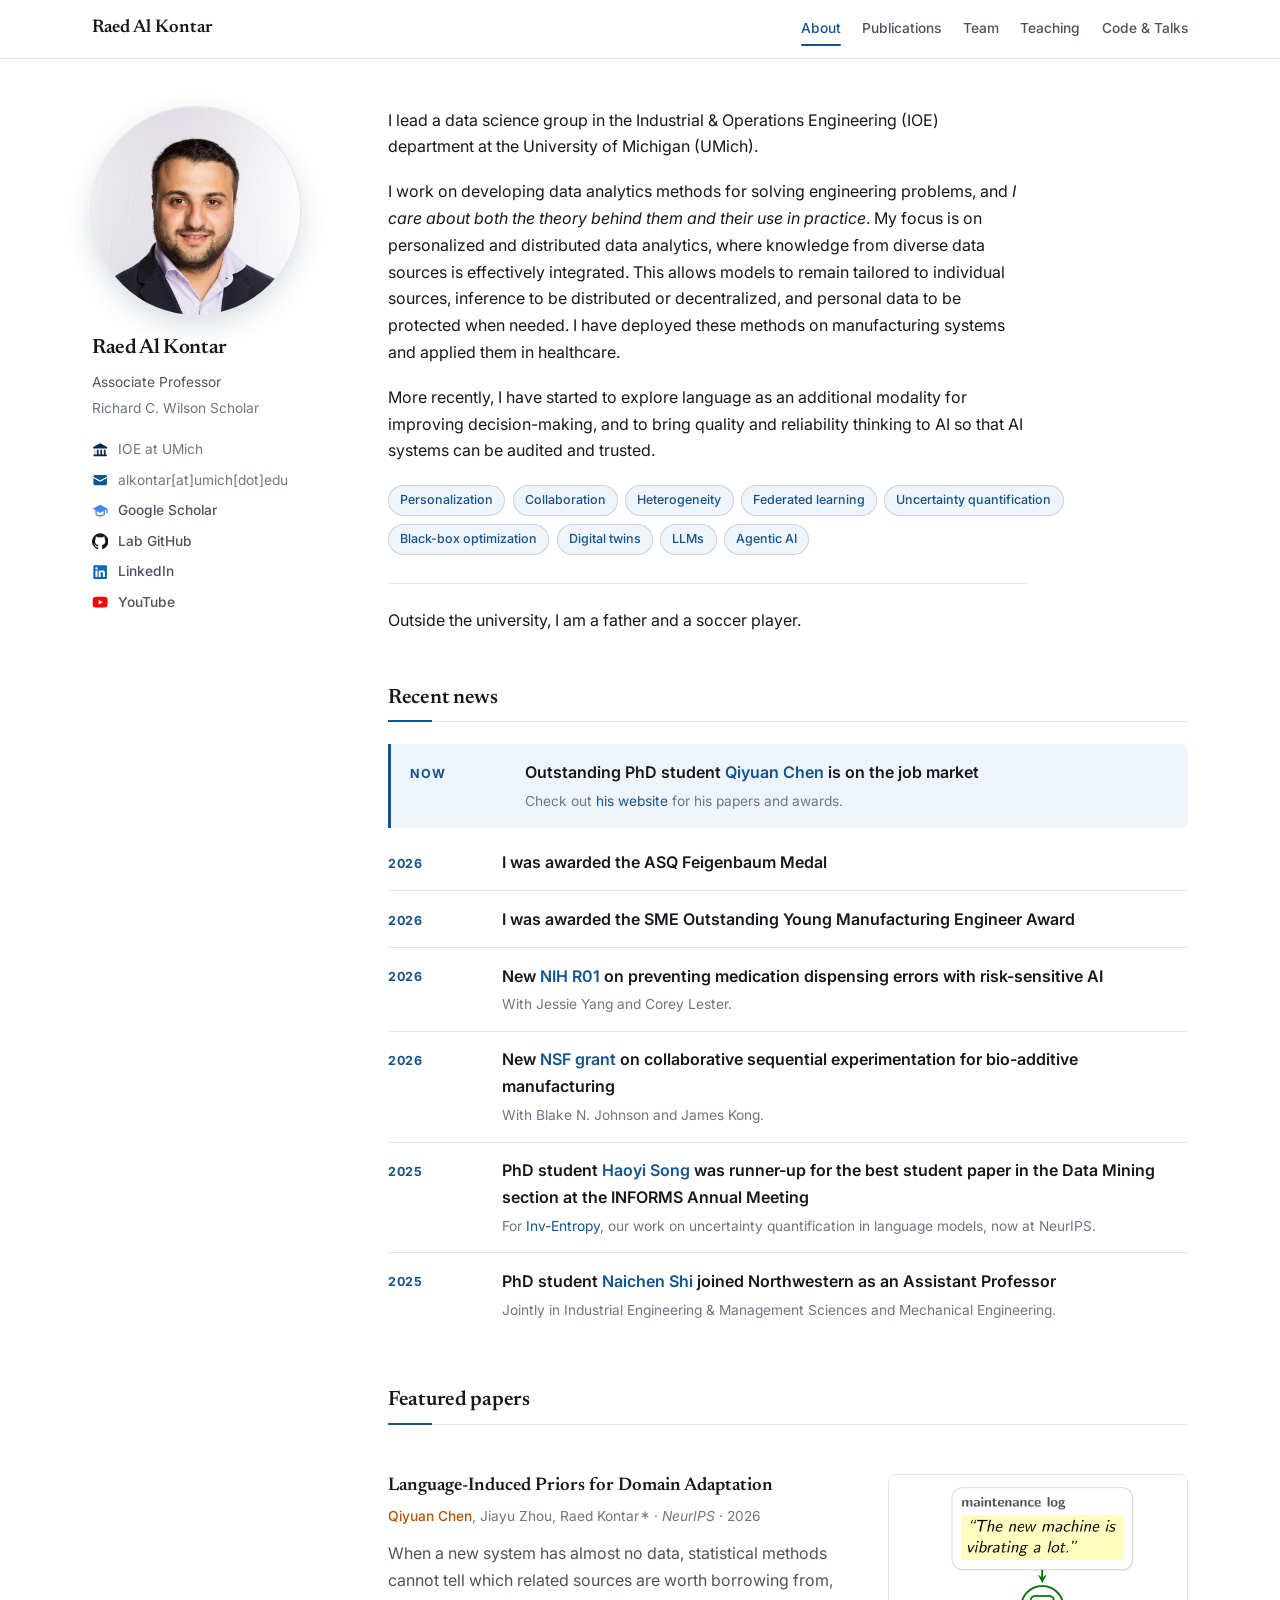
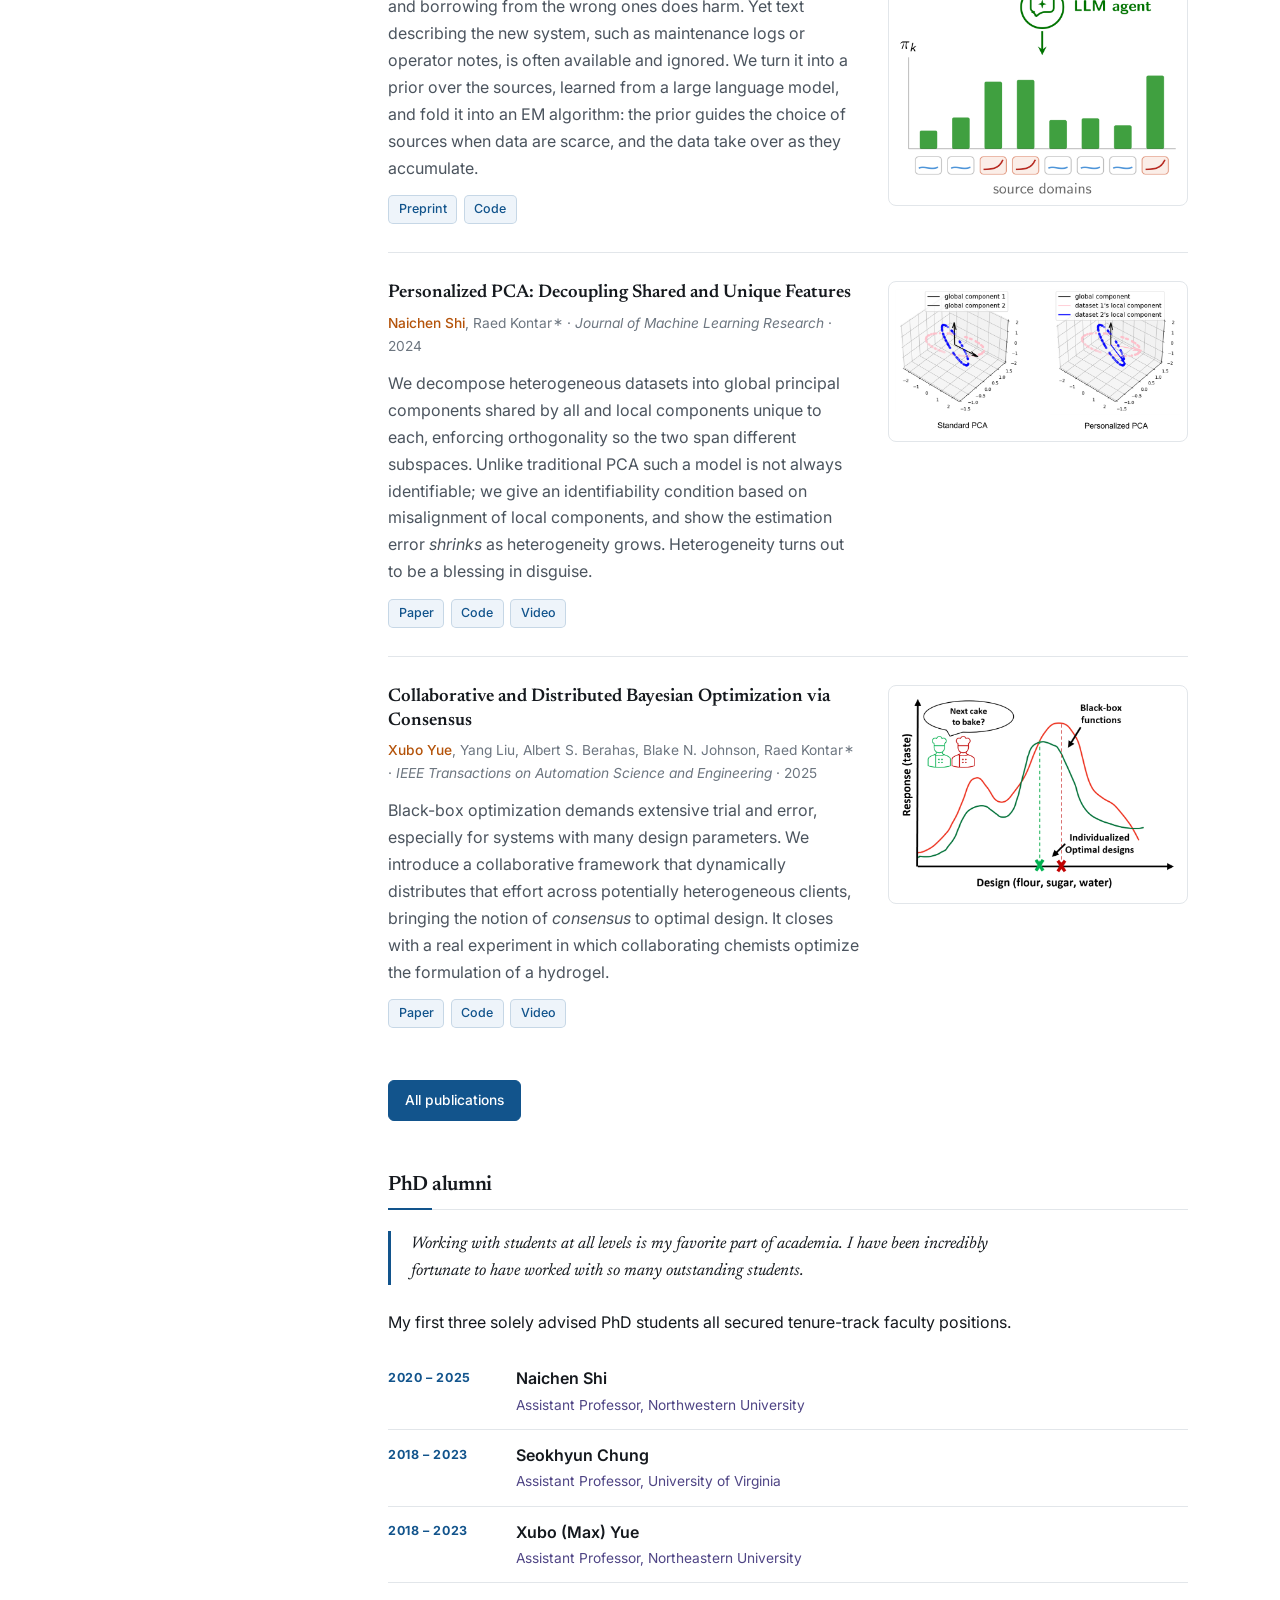
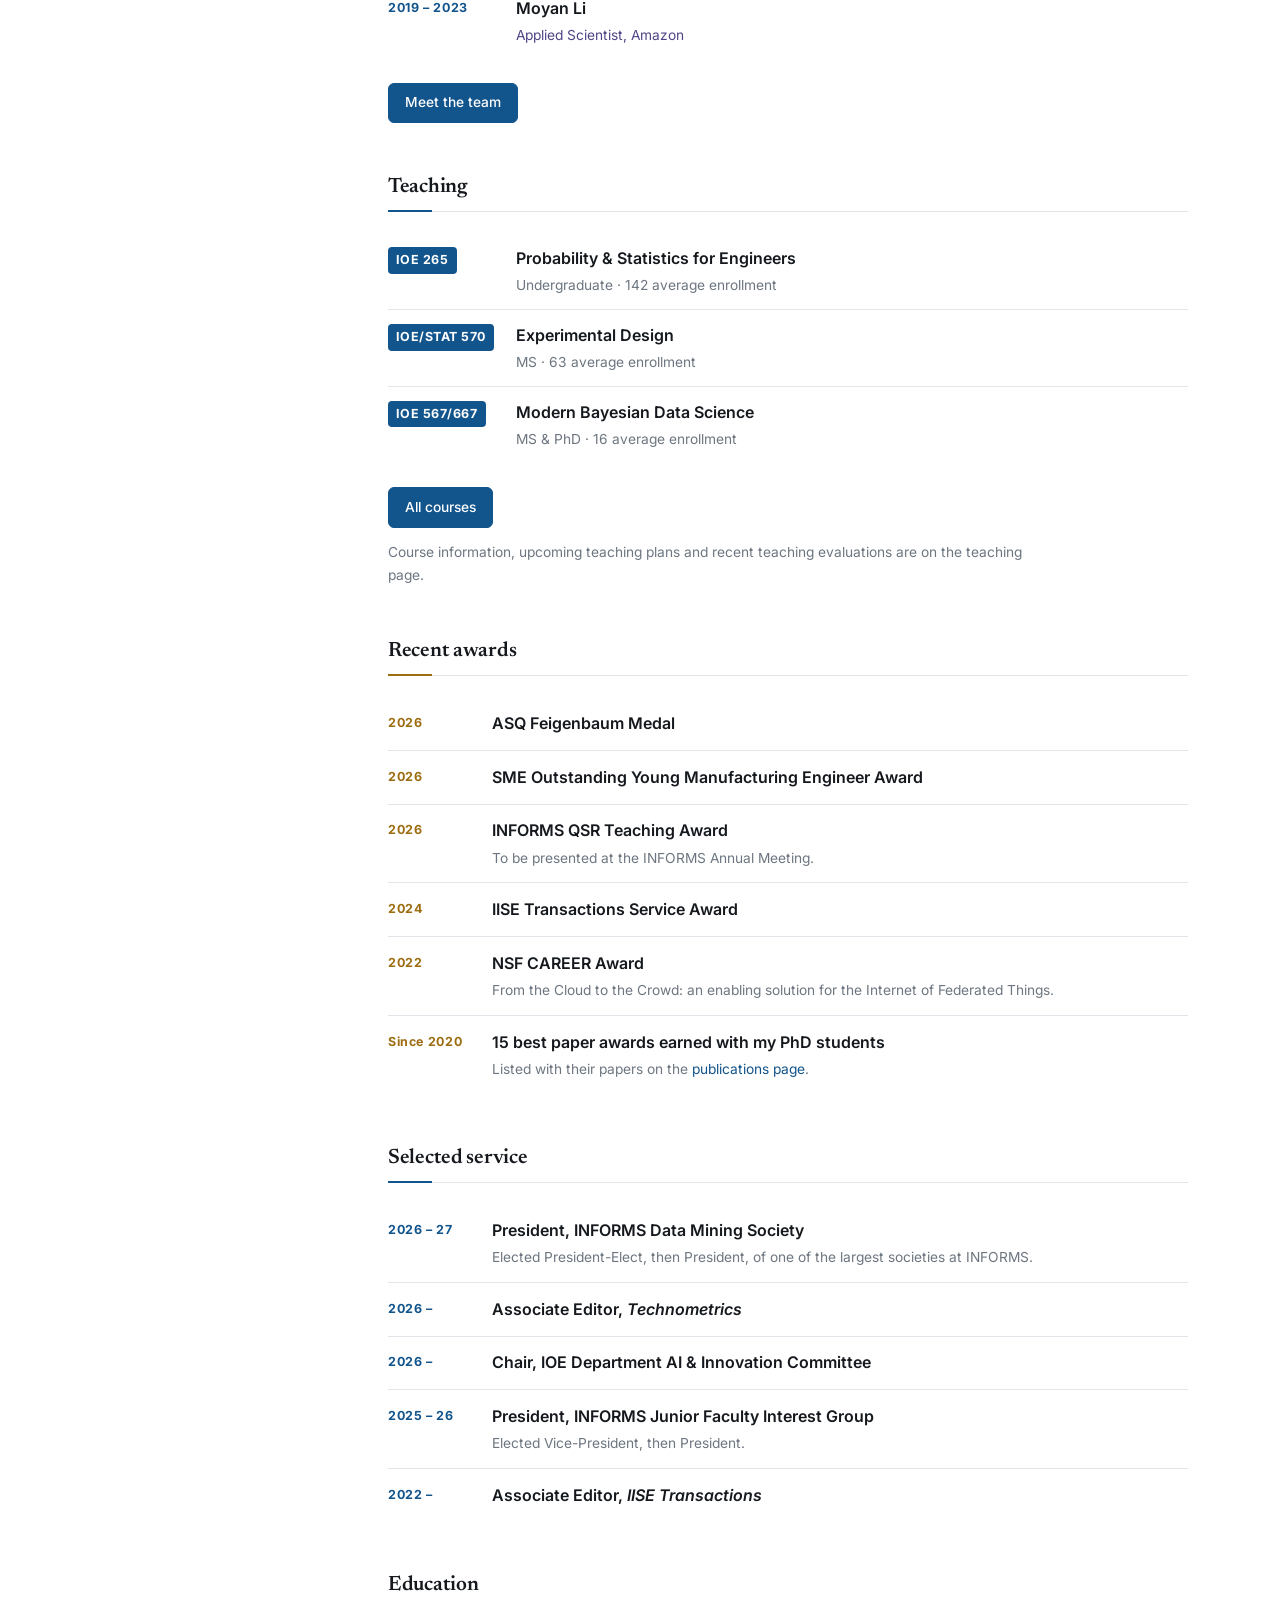
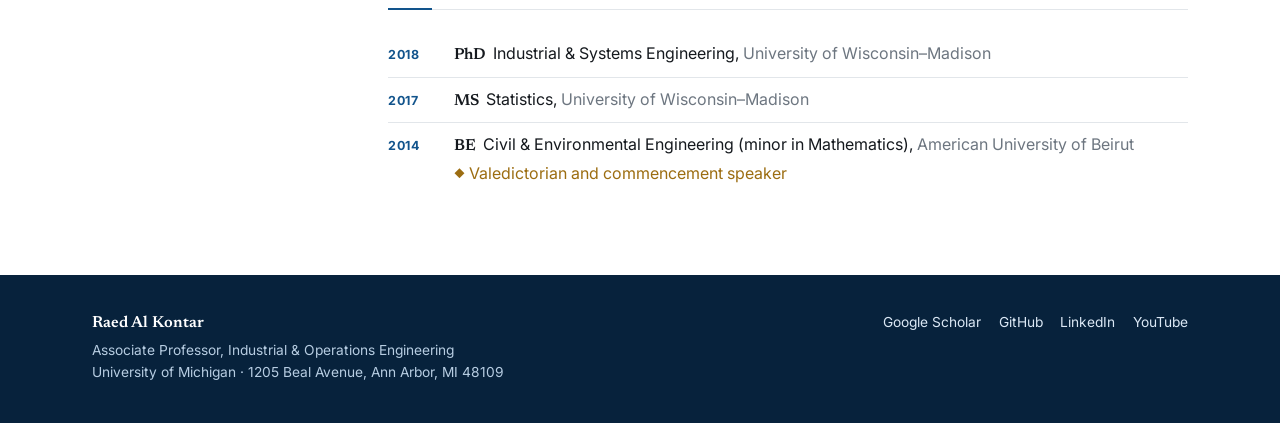
==== index.html @ e95cf35a "Launch personal website Static site: About, Publications, Team, Teaching, Code & Talks, forwarding p" ====
<!doctype html>
<html lang="en">
<head>
<meta charset="utf-8">
<meta name="viewport" content="width=device-width, initial-scale=1">
<title>Raed Al Kontar — University of Michigan</title>
<meta name="description" content="Raed Al Kontar is an Associate Professor of Industrial &amp; Operations Engineering at the University of Michigan, working on personalized, collaborative and distributed data analytics.">
<link rel="preconnect" href="https://fonts.googleapis.com">
<link rel="preconnect" href="https://fonts.gstatic.com" crossorigin>
<link rel="stylesheet" href="assets/css/style.css">
<script src="assets/js/nav.js" defer></script>
<link rel="canonical" href="https://alkontar.engin.umich.edu/">
<link rel="icon" href="assets/img/favicon.svg" type="image/svg+xml">
<link rel="apple-touch-icon" href="assets/img/apple-touch-icon.png">
<meta property="og:type" content="profile">
<meta property="og:site_name" content="Raed Al Kontar">
<meta property="og:title" content="Raed Al Kontar">
<meta property="og:description" content="Raed Al Kontar is an Associate Professor of Industrial &amp; Operations Engineering at the University of Michigan, working on personalized, collaborative and distributed data analytics.">
<meta property="og:url" content="https://alkontar.engin.umich.edu/">
<meta property="og:image" content="https://alkontar.engin.umich.edu/assets/img/og-card.png">
<meta property="og:image:width" content="1200">
<meta property="og:image:height" content="630">
<meta property="og:image:alt" content="Raed Al Kontar, Associate Professor of Industrial &amp; Operations Engineering at the University of Michigan">
<meta name="twitter:card" content="summary_large_image">
<meta name="twitter:title" content="Raed Al Kontar">
<meta name="twitter:description" content="Raed Al Kontar is an Associate Professor of Industrial &amp; Operations Engineering at the University of Michigan, working on personalized, collaborative and distributed data analytics.">
<meta name="twitter:image" content="https://alkontar.engin.umich.edu/assets/img/og-card.png">
<script type="application/ld+json">
{
 "@context": "https://schema.org",
 "@graph": [
  {
   "@type": "Person",
   "@id": "https://alkontar.engin.umich.edu/#raed",
   "name": "Raed Al Kontar",
   "alternateName": "Raed Kontar",
   "givenName": "Raed",
   "familyName": "Al Kontar",
   "url": "https://alkontar.engin.umich.edu/",
   "image": "https://alkontar.engin.umich.edu/assets/img/headshot.jpg",
   "jobTitle": "Associate Professor of Industrial & Operations Engineering",
   "honorificSuffix": "PhD",
   "description": "Associate Professor of Industrial & Operations Engineering at the University of Michigan, working on personalized, collaborative and distributed data analytics.",
   "worksFor": {
    "@type": "CollegeOrUniversity",
    "name": "University of Michigan",
    "url": "https://umich.edu/",
    "department": {
     "@type": "Organization",
     "name": "Industrial & Operations Engineering",
     "url": "https://ioe.engin.umich.edu/"
    }
   },
   "alumniOf": [
    {
     "@type": "CollegeOrUniversity",
     "name": "University of Wisconsin–Madison"
    },
    {
     "@type": "CollegeOrUniversity",
     "name": "American University of Beirut"
    }
   ],
   "knowsAbout": [
    "Personalization",
    "Collaborative learning",
    "Federated learning",
    "Uncertainty quantification",
    "Bayesian optimization",
    "Gaussian processes",
    "Digital twins",
    "Data analytics"
   ],
   "sameAs": [
    "https://scholar.google.com/citations?user=x0ZxAl4AAAAJ&hl=en",
    "https://www.linkedin.com/in/raed-kontar/",
    "https://github.com/UMDataScienceLab",
    "https://www.youtube.com/channel/UCuao6owUe0VOQw0CCw94xQg",
    "https://ioe.engin.umich.edu/people/al-kontar-raed/"
   ]
  },
  {
   "@type": "WebSite",
   "@id": "https://alkontar.engin.umich.edu/#website",
   "url": "https://alkontar.engin.umich.edu/",
   "name": "Raed Al Kontar",
   "inLanguage": "en",
   "publisher": {
    "@id": "https://alkontar.engin.umich.edu/#raed"
   },
   "about": {
    "@id": "https://alkontar.engin.umich.edu/#raed"
   }
  }
 ]
}
</script>
</head>
<body>
<svg xmlns="http://www.w3.org/2000/svg" style="position:absolute;width:0;height:0;overflow:hidden" aria-hidden="true" focusable="false">
  <symbol id="i-university" viewBox="0 0 24 24"><path d="M12 2 1.75 7.25V9.5h20.5V7.25L12 2Zm-8 9.5v7H2.25V21h19.5v-2.5H20v-7h-2.6v7h-2.55v-7h-2.6v7h-2.5v-7H7.15v7H4.6v-7H4Z"/></symbol>
  <symbol id="i-email" viewBox="0 0 24 24"><path d="M2 6.6A2.1 2.1 0 0 1 4.1 4.5h15.8A2.1 2.1 0 0 1 22 6.6v.35l-9.53 5.32a1 1 0 0 1-.94 0L2 6.95V6.6Zm0 2.15 9.06 5.06a2 2 0 0 0 1.88 0L22 8.75v8.65a2.1 2.1 0 0 1-2.1 2.1H4.1A2.1 2.1 0 0 1 2 17.4V8.75Z"/></symbol>
  <symbol id="i-scholar" viewBox="0 0 24 24"><path d="M12 2.5 1 8.6l4 2.22V17c0 .3.13.57.35.75C6.9 19 9.3 19.8 12 19.8s5.1-.8 6.65-2.05A.97.97 0 0 0 19 17v-6.18l2-1.11V15h2V8.6L12 2.5Zm5 13.94c-1.3.9-3.1 1.36-5 1.36s-3.7-.46-5-1.36v-4.51l4.52 2.5a1 1 0 0 0 .96 0L17 11.93v4.51Z"/></symbol>
  <symbol id="i-github" viewBox="0 0 24 24"><path d="M12 .3a12 12 0 0 0-3.8 23.4c.6.1.83-.26.83-.58v-2.03c-3.34.72-4.04-1.61-4.04-1.61-.55-1.39-1.34-1.76-1.34-1.76-1.08-.75.09-.73.09-.73 1.2.08 1.83 1.23 1.83 1.23 1.07 1.83 2.8 1.3 3.49 1 .1-.78.42-1.3.76-1.6-2.67-.3-5.47-1.33-5.47-5.93 0-1.31.47-2.38 1.24-3.22-.13-.3-.54-1.52.11-3.18 0 0 1.01-.32 3.3 1.23a11.5 11.5 0 0 1 6.01 0c2.29-1.55 3.3-1.23 3.3-1.23.65 1.66.24 2.88.12 3.18.77.84 1.23 1.91 1.23 3.22 0 4.61-2.8 5.63-5.48 5.92.43.37.81 1.1.81 2.22v3.29c0 .32.22.69.83.58A12 12 0 0 0 12 .3Z"/></symbol>
  <symbol id="i-linkedin" viewBox="0 0 24 24"><path d="M20.45 2H3.55A1.55 1.55 0 0 0 2 3.55v16.9A1.55 1.55 0 0 0 3.55 22h16.9A1.55 1.55 0 0 0 22 20.45V3.55A1.55 1.55 0 0 0 20.45 2ZM8.05 19H5.1V9.5h2.95V19ZM6.57 8.2a1.71 1.71 0 1 1 0-3.42 1.71 1.71 0 0 1 0 3.42ZM19 19h-2.94v-4.62c0-1.1-.02-2.52-1.54-2.52-1.54 0-1.77 1.2-1.77 2.44V19H9.8V9.5h2.83v1.3h.04a3.1 3.1 0 0 1 2.79-1.53c2.98 0 3.54 1.96 3.54 4.52V19Z"/></symbol>
  <symbol id="i-youtube" viewBox="0 0 24 24"><path d="M22.54 6.42a2.78 2.78 0 0 0-1.95-1.97C18.88 4 12 4 12 4s-6.88 0-8.59.45a2.78 2.78 0 0 0-1.95 1.97A29.1 29.1 0 0 0 1 12a29.1 29.1 0 0 0 .46 5.58 2.78 2.78 0 0 0 1.95 1.97C5.12 20 12 20 12 20s6.88 0 8.59-.45a2.78 2.78 0 0 0 1.95-1.97A29.1 29.1 0 0 0 23 12a29.1 29.1 0 0 0-.46-5.58ZM9.75 15.57V8.43L15.82 12l-6.07 3.57Z"/></symbol>
</svg>
<a class="skip-link" href="#main">Skip to content</a>

<header class="masthead">
  <div class="wrap">
    <a class="masthead__name" href="index.html">Raed Al Kontar</a>
    <button class="nav-toggle" type="button" aria-expanded="false" aria-controls="primary-nav" hidden>
      Menu<svg aria-hidden="true" viewBox="0 0 16 16"><path d="M3.5 6 8 10.5 12.5 6"/></svg>
    </button>
    <nav id="primary-nav" aria-label="Primary">
      <a href="index.html" aria-current="page">About</a>
      <a href="publications.html">Publications</a>
      <a href="team.html">Team</a>
      <a href="teaching.html">Teaching</a>
      <a href="code-talks.html">Code &amp; Talks</a>
    </nav>
  </div>
</header>

<div class="wrap layout">

  <aside class="sidebar">
    <img class="sidebar__photo" src="assets/img/headshot.jpg" alt="Raed Al Kontar">
    <div>
      <div class="sidebar__name">Raed Al Kontar</div>
      <p class="sidebar__role">Associate Professor</p>
      <div class="sidebar__scholar">Richard C. Wilson Scholar</div>
      <ul class="sidebar__meta">
        <li><svg class="ico ico--university" aria-hidden="true"><use href="#i-university"/></svg><span>IOE at UMich</span></li>
        <li><svg class="ico ico--email" aria-hidden="true"><use href="#i-email"/></svg><span>alkontar[at]umich[dot]edu</span></li>
        <li><svg class="ico ico--scholar" aria-hidden="true"><use href="#i-scholar"/></svg><a href="https://scholar.google.com/citations?user=x0ZxAl4AAAAJ&amp;hl=en">Google Scholar</a></li>
        <li><svg class="ico ico--github" aria-hidden="true"><use href="#i-github"/></svg><a href="https://github.com/UMDataScienceLab">Lab GitHub</a></li>
        <li><svg class="ico ico--linkedin" aria-hidden="true"><use href="#i-linkedin"/></svg><a href="https://www.linkedin.com/in/raed-kontar/">LinkedIn</a></li>
        <li><svg class="ico ico--youtube" aria-hidden="true"><use href="#i-youtube"/></svg><a href="https://www.youtube.com/channel/UCuao6owUe0VOQw0CCw94xQg">YouTube</a></li>
      </ul>
    </div>
  </aside>

  <main class="content" id="main">

    <section>
      <h1 class="visually-hidden">Raed Al Kontar</h1>
      <p class="lede">I lead a data science group in the Industrial &amp; Operations Engineering
         (IOE) department at the University of Michigan (UMich).</p>
      <p class="intro">I work on developing data analytics methods for solving
         engineering problems, and <em>I care about both the theory behind them and their use in
         practice</em>. My focus is on personalized and distributed data analytics, where knowledge from
         diverse data sources is effectively integrated. This allows models to remain tailored to
         individual sources, inference to be distributed or decentralized, and personal data to be
         protected when needed. I have deployed these methods on manufacturing systems and applied
         them in healthcare.</p>
      <p class="intro">More recently, I have started to explore language as an additional modality
         for improving decision-making, and to bring quality and reliability thinking to AI so that
         AI systems can be audited and trusted.</p>
      <div class="keywords" style="margin-top:1.3rem;">
        <span class="keyword">Personalization</span>
        <span class="keyword">Collaboration</span>
        <span class="keyword">Heterogeneity</span>
        <span class="keyword">Federated learning</span>
        <span class="keyword">Uncertainty quantification</span>
        <span class="keyword">Black-box optimization</span>
        <span class="keyword">Digital twins</span>
        <span class="keyword">LLMs</span>
        <span class="keyword">Agentic AI</span>
      </div>
      <div class="personal">
        <p class="personal__line">Outside the university, I am a father and a soccer player.</p>
      </div>
    </section>

    <section>
      <h2 class="h-sec">Recent news</h2>
      <ul class="news">
        <li class="is-live">
          <div class="news__date">Now</div>
          <div class="news__body">
            <p class="news__what">Outstanding PhD student
               <a href="https://qiyuan-chen.com/">Qiyuan Chen</a> is on the job market</p>
            <p>Check out <a href="https://qiyuan-chen.com/">his website</a> for his papers and
               awards.</p>
          </div>
        </li>
        <li>
          <div class="news__date">2026</div>
          <div class="news__body">
            <p class="news__what">I was awarded the ASQ Feigenbaum Medal</p>
          </div>
        </li>
        <li>
          <div class="news__date">2026</div>
          <div class="news__body">
            <p class="news__what">I was awarded the SME Outstanding Young Manufacturing Engineer
               Award</p>
          </div>
        </li>
        <li>
          <div class="news__date">2026</div>
          <div class="news__body">
            <p class="news__what">New
               <a href="https://news.umich.edu/teaching-aiand-humansto-prevent-medication-dispensing-errors/">NIH
               R01</a> on preventing medication dispensing errors with risk-sensitive AI</p>
            <p>With Jessie Yang and Corey Lester.</p>
          </div>
        </li>
        <li>
          <div class="news__date">2026</div>
          <div class="news__body">
            <p class="news__what">New
               <a href="https://www.nsf.gov/awardsearch/show-award?AWD_ID=2627330">NSF grant</a>
               on collaborative sequential experimentation for bio-additive manufacturing</p>
            <p>With Blake N. Johnson and James Kong.</p>
          </div>
        </li>
        <li>
          <div class="news__date">2025</div>
          <div class="news__body">
            <p class="news__what">PhD student <a href="team.html">Haoyi Song</a> was runner-up
               for the best student paper in the Data Mining section at the INFORMS Annual
               Meeting</p>
            <p>For <a href="https://proceedings.neurips.cc/paper_files/paper/2025/hash/9afca5107064eb89546fabb4abc379a7-Abstract-Conference.html">Inv-Entropy</a>, our work on
               uncertainty quantification in language models, now at NeurIPS.</p>
          </div>
        </li>
        <li>
          <div class="news__date">2025</div>
          <div class="news__body">
            <p class="news__what">PhD student <a href="team.html">Naichen Shi</a> joined
               Northwestern as an Assistant Professor</p>
            <p>Jointly in Industrial Engineering &amp; Management Sciences and Mechanical
               Engineering.</p>
          </div>
        </li>
      </ul>
    </section>

    <section>
      <h2 class="h-sec">Featured papers</h2>

      <article class="feature">
        <div>
          <h3><a href="https://arxiv.org/abs/2605.14301">Language-Induced Priors for Domain
            Adaptation</a></h3>
          <p class="feature__meta">
            <span class="au-student">Qiyuan Chen</span>, Jiayu Zhou,
            Raed Kontar<span class="au-corr"><span class="visually-hidden"> (corresponding author)</span></span> &middot;
            <em>NeurIPS</em> &middot; 2026
          </p>
          <div class="feature__body">
            <p>When a new system has almost no data, statistical methods cannot tell which related
               sources are worth borrowing from, and borrowing from the wrong ones does harm. Yet
               text describing the new system, such as maintenance logs or operator notes, is often
               available and ignored. We turn it into a prior over the sources, learned from a large
               language model, and fold it into an EM algorithm: the prior guides the choice of
               sources when data are scarce, and the data take over as they accumulate.</p>
          </div>
          <div class="chips">
            <a class="chip" href="https://arxiv.org/abs/2605.14301">Preprint</a>
            <a class="chip" href="https://github.com/UMDataScienceLab/LIP-EM">Code</a>
          </div>
        </div>
        <a class="feature__fig" href="assets/img/papers/lip.png">
          <img src="assets/img/papers/lip.png"
               alt="A maintenance log note passed to an LLM agent, which gives each source domain a prior probability of being relevant">
        </a>
      </article>

      <article class="feature">
        <div>
          <h3><a href="https://www.jmlr.org/papers/v25/22-0810.html">Personalized PCA: Decoupling
            Shared and Unique Features</a></h3>
          <p class="feature__meta">
            <span class="au-student">Naichen Shi</span>,
            Raed Kontar<span class="au-corr"><span class="visually-hidden"> (corresponding author)</span></span> &middot;
            <em>Journal of Machine Learning Research</em> &middot; 2024
          </p>
          <div class="feature__body">
            <p>We decompose heterogeneous datasets into global principal components shared by all
               and local components unique to each, enforcing orthogonality so the two span
               different subspaces. Unlike traditional PCA such a model is not always identifiable;
               we give an identifiability condition based on misalignment of local components, and
               show the estimation error <em>shrinks</em> as heterogeneity grows. Heterogeneity turns
               out to be a blessing in disguise.</p>
          </div>
          <div class="chips">
            <a class="chip" href="https://www.jmlr.org/papers/v25/22-0810.html">Paper</a>
            <a class="chip" href="https://github.com/UMDataScienceLab/Personalized_PCA">Code</a>
            <a class="chip" href="https://www.youtube.com/watch?v=9XWY745ZFPM">Video</a>
          </div>
        </div>
        <a class="feature__fig" href="assets/img/papers/personalized-pca.png">
          <img src="assets/img/papers/personalized-pca.png"
               alt="Standard PCA against personalized PCA: global and per-dataset local components">
        </a>
      </article>

      <article class="feature">
        <div>
          <h3><a href="https://ieeexplore.ieee.org/document/10839380">Collaborative and
            Distributed Bayesian Optimization via Consensus</a></h3>
          <p class="feature__meta">
            <span class="au-student">Xubo Yue</span>, Yang Liu, Albert S. Berahas, Blake N. Johnson,
            Raed Kontar<span class="au-corr"><span class="visually-hidden"> (corresponding author)</span></span> &middot;
            <em>IEEE Transactions on Automation Science and Engineering</em> &middot; 2025
          </p>
          <div class="feature__body">
            <p>Black-box optimization demands extensive trial and error, especially for systems with
               many design parameters. We introduce a collaborative framework that dynamically
               distributes that effort across potentially heterogeneous clients, bringing the notion
               of <em>consensus</em> to optimal design. It closes with a real experiment in which
               collaborating chemists optimize the formulation of a hydrogel.</p>
          </div>
          <div class="chips">
            <a class="chip" href="https://ieeexplore.ieee.org/document/10839380">Paper</a>
            <a class="chip" href="https://github.com/UMDataScienceLab/Consensus_Bayesian_Opt">Code</a>
            <a class="chip" href="https://www.youtube.com/watch?v=DWZ_34CAZuw">Video</a>
          </div>
        </div>
        <a class="feature__fig" href="assets/img/papers/collaborative-bo.png">
          <img src="assets/img/papers/collaborative-bo.png"
               alt="Two clients' black-box response curves converging on individualized optimal designs">
        </a>
      </article>

      <div class="btn-row" style="margin-top:1.5rem;">
        <a class="btn btn--solid" href="publications.html">All publications</a>
      </div>
    </section>

    <section>
      <h2 class="h-sec">PhD alumni</h2>
      <blockquote class="quote quote--brand">
        <p>Working with students at all levels is my favorite part of academia. I have been
           incredibly fortunate to have worked with so many outstanding students.</p>
      </blockquote>
      <p>My first three solely advised PhD students all secured tenure-track faculty positions.</p>
      <ul class="placements">
        <li>
          <div class="placements__yrs">2020 – 2025</div>
          <div>
            <div class="placements__who"><a href="https://naichenshi.github.io/">Naichen Shi</a></div>
            <p class="placements__where">Assistant Professor, Northwestern University</p>
          </div>
        </li>
        <li>
          <div class="placements__yrs">2018 – 2023</div>
          <div>
            <div class="placements__who"><a href="https://seokhyun-chung.github.io/">Seokhyun Chung</a></div>
            <p class="placements__where">Assistant Professor, University of Virginia</p>
          </div>
        </li>
        <li>
          <div class="placements__yrs">2018 – 2023</div>
          <div>
            <div class="placements__who"><a href="https://sites.google.com/a/umich.edu/maxyxb/">Xubo (Max) Yue</a></div>
            <p class="placements__where">Assistant Professor, Northeastern University</p>
          </div>
        </li>
        <li>
          <div class="placements__yrs">2019 – 2023</div>
          <div>
            <div class="placements__who"><a href="https://scholar.google.com/citations?user=nFWIq40AAAAJ&amp;hl=en">Moyan Li</a></div>
            <p class="placements__where">Applied Scientist, Amazon</p>
          </div>
        </li>
      </ul>
      <div class="btn-row" style="margin-top:1.5rem;">
        <a class="btn btn--solid" href="team.html">Meet the team</a>
      </div>
    </section>

    <section>
      <h2 class="h-sec">Teaching</h2>
      <ul class="tcourses">
        <li>
          <div class="tcourses__code">IOE 265</div>
          <div>
            <div class="tcourses__name">Probability &amp; Statistics for Engineers</div>
            <p class="tcourses__stat">Undergraduate &middot; 142 average enrollment</p>
          </div>
        </li>
        <li>
          <div class="tcourses__code">IOE/STAT 570</div>
          <div>
            <div class="tcourses__name">Experimental Design</div>
            <p class="tcourses__stat">MS &middot; 63 average enrollment</p>
          </div>
        </li>
        <li>
          <div class="tcourses__code">IOE 567/667</div>
          <div>
            <div class="tcourses__name">Modern Bayesian Data Science</div>
            <p class="tcourses__stat">MS &amp; PhD &middot; 16 average enrollment</p>
          </div>
        </li>
      </ul>
      <div class="btn-row" style="margin-top:1.5rem;">
        <a class="btn btn--solid" href="teaching.html">All courses</a>
      </div>
      <p class="sub" style="margin:.85rem 0 0;">Course information, upcoming teaching plans and
        recent teaching evaluations are on the teaching page.</p>
    </section>

    <section>
      <h2 class="h-sec h-sec--gold">Recent awards</h2>
      <ul class="awards">
        <li>
          <div class="awards__yr">2026</div>
          <div>
            <div class="awards__what">ASQ Feigenbaum Medal</div>
          </div>
        </li>
        <li>
          <div class="awards__yr">2026</div>
          <div>
            <div class="awards__what">SME Outstanding Young Manufacturing Engineer Award</div>
          </div>
        </li>
        <li>
          <div class="awards__yr">2026</div>
          <div>
            <div class="awards__what">INFORMS QSR Teaching Award</div>
            <p class="awards__note">To be presented at the INFORMS Annual Meeting.</p>
          </div>
        </li>
        <li>
          <div class="awards__yr">2024</div>
          <div>
            <div class="awards__what">IISE Transactions Service Award</div>
          </div>
        </li>
        <li>
          <div class="awards__yr">2022</div>
          <div>
            <div class="awards__what">NSF CAREER Award</div>
            <p class="awards__note">From the Cloud to the Crowd: an enabling solution for the
               Internet of Federated Things.</p>
          </div>
        </li>
        <li>
          <div class="awards__yr">Since 2020</div>
          <div>
            <div class="awards__what">15 best paper awards earned with my PhD students</div>
            <p class="awards__note">Listed with their papers on the
               <a href="publications.html">publications page</a>.</p>
          </div>
        </li>
      </ul>
    </section>

    <section>
      <h2 class="h-sec">Selected service</h2>
      <ul class="awards awards--service">
        <li>
          <div class="awards__yr">2026 – 27</div>
          <div>
            <div class="awards__what">President, INFORMS Data Mining Society</div>
            <p class="awards__note">Elected President-Elect, then President, of one of the largest
               societies at INFORMS.</p>
          </div>
        </li>
        <li>
          <div class="awards__yr">2026 –</div>
          <div>
            <div class="awards__what">Associate Editor, <em>Technometrics</em></div>
          </div>
        </li>
        <li>
          <div class="awards__yr">2026 –</div>
          <div>
            <div class="awards__what">Chair, IOE Department AI &amp; Innovation Committee</div>
          </div>
        </li>
        <li>
          <div class="awards__yr">2025 – 26</div>
          <div>
            <div class="awards__what">President, INFORMS Junior Faculty Interest Group</div>
            <p class="awards__note">Elected Vice-President, then President.</p>
          </div>
        </li>
        <li>
          <div class="awards__yr">2022 –</div>
          <div>
            <div class="awards__what">Associate Editor, <em>IISE Transactions</em></div>
          </div>
        </li>
      </ul>
    </section>

    <section>
      <h2 class="h-sec">Education</h2>
      <ul class="edu">
        <li>
          <div class="edu__yr">2018</div>
          <div class="edu__what"><strong>PhD</strong> Industrial &amp; Systems Engineering,
            <span class="edu__where">University of Wisconsin–Madison</span></div>
        </li>
        <li>
          <div class="edu__yr">2017</div>
          <div class="edu__what"><strong>MS</strong> Statistics,
            <span class="edu__where">University of Wisconsin–Madison</span></div>
        </li>
        <li>
          <div class="edu__yr">2014</div>
          <div class="edu__what"><strong>BE</strong> Civil &amp; Environmental Engineering
            (minor in Mathematics), <span class="edu__where">American University of Beirut</span>
            <span class="edu__note">Valedictorian and commencement speaker</span></div>
        </li>
      </ul>
    </section>

  </main>
</div>

<footer class="footer">
  <div class="wrap">
    <div>
      <strong>Raed Al Kontar</strong>
      Associate Professor, Industrial &amp; Operations Engineering<br>
      University of Michigan &middot; 1205 Beal Avenue, Ann Arbor, MI 48109
    </div>
    <div class="footer__social">
      <a href="https://scholar.google.com/citations?user=x0ZxAl4AAAAJ&amp;hl=en">Google Scholar</a>
      <a href="https://github.com/UMDataScienceLab">GitHub</a>
      <a href="https://www.linkedin.com/in/raed-kontar/">LinkedIn</a>
      <a href="https://www.youtube.com/channel/UCuao6owUe0VOQw0CCw94xQg">YouTube</a>
    </div>
  </div>
</footer>

</body>
</html>
---- assets/css/style.css ----
/* ============================================================================
   alkontar.engin.umich.edu

   Layout follows the academicpages / Minimal Mistakes convention: a slim top
   nav plus a persistent left sidebar carrying portrait, identity and links,
   with a narrow content column to its right. The narrow measure is doing real
   work — it keeps figures and blocks from ballooning.

   Palette descends from CV.tex:
     --brand   <- \definecolor{titleslate}{RGB}{18,84,140}
     --gold    <- \definecolor{awardhue}{RGB}{160,112,18}, darkened four points
                  to RGB{156,109,17}. The CV's own hue lands at 4.36:1 on white,
                  just under the 4.5:1 AA floor, and gold is only ever used on
                  small text here (award lines, year rails). Indistinguishable
                  side by side; the print CV keeps the original.
     --crimson <- \definecolor{keyhue}{RGB}{163,22,62}
     --placement <- muted indigo. CV.tex marks placements with \purple{}, but a
                    saturated violet was the only vivid hue on the page; this
                    sits inside the navy family instead of beside it.
     --teal    <- \definecolor{areaMeth}{RGB}{0,118,132}
     --forest  <- \definecolor{areaMfg}{RGB}{31,110,55}
     --magenta <- \definecolor{areaHai}{RGB}{178,34,110}
     --student <- \orange{}, darkened for contrast

   Research areas keep the CV's shape+colour double encoding so they survive
   greyscale and colour blindness.
   ========================================================================= */

@import url('https://fonts.googleapis.com/css2?family=Inter:wght@400;500;600;700&family=Newsreader:ital,opsz,wght@0,6..72,400;0,6..72,500;0,6..72,600;1,6..72,400&display=swap');

:root {
  /* Type scale — six steps, nothing in between. Every font-size in this file
     is one of these; the old sheet had nineteen distinct sizes on the home
     page alone, most within a pixel of each other. */
  --fs-title:   1.5rem;   /* page titles (Publications, Team, ...) */
  --fs-section: 1.3rem;   /* section headings, sidebar name, year groups */
  --fs-item:    1.15rem;  /* paper / course / alumni titles, masthead name */
  --fs-body:    1rem;     /* prose, list titles, news headlines */
  --fs-small:   .86rem;   /* secondary lines, notes, nav, buttons */
  --fs-label:   .78rem;   /* year rails, badges, chips, dates */

  --navy-900: #07223c;
  --navy-800: #0c3055;
  --brand:    #12548c;
  --brand-bright: #2b7cc4;
  --brand-050: #eef4fa;

  --gold:     #9c6d11;
  --gold-050: #faf2df;
  --crimson:  #a3163e;
  --placement:#4f4585;
  --teal:     #007684;
  --forest:   #1f6e37;
  --magenta:  #b2226e;
  --student:  #b4530a;

  --bg:        #ffffff;
  --bg-tint:   #f6f8fa;
  --text:      #15191e;
  --text-soft: #4b545e;
  --text-mute: #6d7680;
  --rule:      #e2e6ea;
  --rule-firm: #c9d0d7;

  --sans:    "Inter", -apple-system, BlinkMacSystemFont, "Segoe UI", Arial, sans-serif;
  --display: "Newsreader", Georgia, "Times New Roman", serif;

  --sidebar: 15rem;
  --page:    72rem;
}

@media (prefers-color-scheme: dark) {
  :root:not([data-theme="light"]) {
    --brand: #74b0e6; --brand-bright: #9ccbf5; --brand-050: #12212e;
    --gold: #dbab41; --gold-050: #241d0d;
    --crimson: #ec7d97; --placement: #a9a2e0; --teal: #3fb8c7; --forest: #63b07c; --magenta: #e87fb4;
    --student: #e69350;
    --bg: #0f1317; --bg-tint: #161b21;
    --text: #e8ebee; --text-soft: #aab3bc; --text-mute: #838d97;
    --rule: #262c33; --rule-firm: #39424b;
    color-scheme: dark;
  }
}
:root[data-theme="dark"] {
  --brand: #74b0e6; --brand-bright: #9ccbf5; --brand-050: #12212e;
  --gold: #dbab41; --gold-050: #241d0d;
  --crimson: #ec7d97; --placement: #a9a2e0; --teal: #3fb8c7; --forest: #63b07c; --magenta: #e87fb4;
  --student: #e69350;
  --bg: #0f1317; --bg-tint: #161b21;
  --text: #e8ebee; --text-soft: #aab3bc; --text-mute: #838d97;
  --rule: #262c33; --rule-firm: #39424b;
  color-scheme: dark;
}

/* --- base ---------------------------------------------------------------- */

*, *::before, *::after { box-sizing: border-box; }
html { -webkit-text-size-adjust: 100%; scroll-behavior: smooth; scroll-padding-top: 5rem; }
@media (prefers-reduced-motion: reduce) {
  html { scroll-behavior: auto; }
  *, *::before, *::after { animation-duration: .01ms !important; transition-duration: .01ms !important; }
}

body {
  margin: 0; background: var(--bg); color: var(--text);
  font-family: var(--sans); font-size: 1rem; line-height: 1.68;
  -webkit-font-smoothing: antialiased;
}

h1, h2, h3, h4 { margin: 0; line-height: 1.25; font-weight: 600; }
p { margin: 0 0 1.1em; }
ul, ol { margin: 0 0 1.1em; padding-left: 1.2em; }
li { margin-bottom: .35em; }
img { max-width: 100%; height: auto; display: block; }

a { color: var(--brand); text-decoration: none; transition: color .15s, background .15s, border-color .15s; }
a:hover { color: var(--brand-bright); }
/* Only links carried a focus ring; the filter buttons fell back to whatever
   ring the browser draws, which differs per browser. One ring for everything
   focusable instead. */
a:focus-visible,
button:focus-visible,
[tabindex]:focus-visible { outline: 2px solid var(--brand); outline-offset: 3px; border-radius: 3px; }

.wrap { width: 100%; max-width: var(--page); margin-inline: auto; padding-inline: 1.75rem; }
@media (max-width: 34rem) { .wrap { padding-inline: 1.15rem; } }

/* --- top nav ------------------------------------------------------------- */

.masthead {
  position: sticky; top: 0; z-index: 50;
  background: color-mix(in srgb, var(--bg) 92%, transparent);
  backdrop-filter: saturate(1.5) blur(12px);
  border-bottom: 1px solid var(--rule);
}
.masthead .wrap { display: flex; align-items: center; justify-content: space-between; gap: 1.5rem; min-height: 3.6rem; }
.masthead__name { font-family: var(--display); font-size: var(--fs-item); font-weight: 600; color: var(--text); white-space: nowrap; }
.masthead__name:hover { color: var(--brand); }
.masthead nav { display: flex; flex-wrap: wrap; gap: 1.35rem; justify-content: flex-end; }
.masthead nav a { font-size: var(--fs-small); font-weight: 500; color: var(--text-soft); padding-block: .3rem; position: relative; }
.masthead nav a:hover { color: var(--brand); }
.masthead nav a[aria-current="page"] { color: var(--brand); }
.masthead nav a[aria-current="page"]::after {
  content: ""; position: absolute; left: 0; right: 0; bottom: -.05rem;
  height: 2px; border-radius: 2px; background: var(--brand);
}
/* Phone: the five links no longer fit on one line, so they live behind a
   Menu button that drops them down as a list. nav.js reveals the button and
   adds .has-toggle; with scripts off the links just wrap as they always did. */
.nav-toggle { display: none; }
@media (max-width: 48rem) {
  .masthead .wrap { flex-wrap: wrap; gap: .35rem 1rem; padding-block: .5rem; min-height: 3.2rem; }
  .masthead nav { justify-content: flex-start; gap: .95rem; }
  .nav-toggle {
    display: inline-flex; align-items: center; gap: .4rem; margin-left: auto;
    font: inherit; font-size: var(--fs-small); font-weight: 500; color: var(--text-soft);
    background: none; border: 1px solid var(--rule); border-radius: 6px;
    padding: .3rem .55rem .3rem .7rem; cursor: pointer;
  }
  .nav-toggle[hidden] { display: none; }
  .nav-toggle svg { width: .8rem; height: .8rem; fill: none; stroke: currentColor; stroke-width: 1.8; stroke-linecap: round; stroke-linejoin: round; transition: transform .15s; }
  .nav-toggle[aria-expanded="true"] { color: var(--brand); border-color: var(--brand); }
  .nav-toggle[aria-expanded="true"] svg { transform: rotate(180deg); }
  .masthead.has-toggle nav {
    display: none; flex-basis: 100%; flex-direction: column; gap: 0;
    padding: .25rem 0 .35rem; border-top: 1px solid var(--rule);
  }
  .masthead.has-toggle nav.is-open { display: flex; }
  .masthead.has-toggle nav a { font-size: var(--fs-body); padding-block: .5rem; }
  .masthead.has-toggle nav a[aria-current="page"]::after { display: none; }
}

/* --- sidebar + content --------------------------------------------------- */

.layout {
  display: grid;
  grid-template-columns: var(--sidebar) minmax(0, 1fr);
  gap: 3.5rem;
  align-items: start;
  padding-block: 3rem 5rem;
}
@media (max-width: 56rem) {
  .layout { grid-template-columns: 1fr; gap: 2.25rem; padding-block: 2rem 3.5rem; }
}

.sidebar { position: sticky; top: 5.25rem; }
@media (max-width: 56rem) {
  .sidebar {
    position: static;
    display: grid; grid-template-columns: 128px 1fr; gap: 1.5rem; align-items: center;
    padding-bottom: 1.75rem; border-bottom: 1px solid var(--rule);
  }
}
@media (max-width: 26rem) { .sidebar { grid-template-columns: 1fr; text-align: center; justify-items: center; } }

.sidebar__photo {
  width: 100%; max-width: 13rem; aspect-ratio: 1;
  border-radius: 50%; object-fit: cover; object-position: 50% 18%;
  margin-bottom: 1.1rem;
  box-shadow: 0 0 0 1px var(--rule), 0 10px 28px rgba(10,40,70,.16);
}
@media (max-width: 56rem) { .sidebar__photo { max-width: 128px; margin-bottom: 0; } }

.sidebar__name { font-family: var(--display); font-size: var(--fs-section); font-weight: 600; letter-spacing: -0.018em; margin-bottom: .3rem; }
.sidebar__role { font-size: var(--fs-small); color: var(--text-soft); margin: 0 0 .35rem; line-height: 1.5; }
/* Deliberately quiet: same size and colour as the identity list below it, so
   the named professorship reads as one more line of affiliation rather than a
   badge. No gold, no caps, no bold. */
.sidebar__scholar {
  font-size: var(--fs-small); color: var(--text-mute); margin-bottom: 1rem; line-height: 1.5;
}
/* Identity list, in the order a reader needs it: department, address, email,
   then profiles. Mirrors the set on Naichen Shi's site (Font Awesome
   building-columns / location-dot / envelope / github / linkedin plus an
   Academicons Scholar cap). */
.sidebar__meta { list-style: none; margin: 0; padding: 0; display: grid; gap: .1rem; }
.sidebar__meta li {
  display: grid; grid-template-columns: 1.05rem 1fr; gap: .55rem;
  align-items: start; margin: 0;
  font-size: var(--fs-small); line-height: 1.5; color: var(--text-mute);
  padding: .26rem 0;
}
.sidebar__meta a { color: var(--text-soft); font-weight: 500; }
.sidebar__meta a:hover { color: var(--brand); }

/* Inline SVG via <use>, not CSS masks: mask-image support is uneven and a
   failed mask renders nothing at all, which is a silent failure. fill picks up
   currentColor, so hover colouring still comes for free. */
.ico {
  width: 1.02rem; height: 1.02rem; display: block; margin-top: .16rem;
  flex: none; fill: currentColor;
  transition: color .15s;
}
/* Two columns only in the tablet band. On a phone the icon+label pairs wrapped
   into a ragged two-up — the address sitting beside the department — which read
   as noise, so below 34rem the list stays a single column. */
@media (min-width: 34.01rem) and (max-width: 56rem) {
  .sidebar__meta { grid-template-columns: repeat(auto-fit, minmax(11rem, 1fr)); }
}
/* The identity list keeps its left edge even when the rest of the card centres:
   an icon paired with a centred label has nothing to align to. */
@media (max-width: 26rem) {
  .sidebar__meta { text-align: left; }
  .sidebar__meta li { justify-content: start; }
}

.content { min-width: 0; }
.content > section + section { margin-top: 3.25rem; }
.content p { max-width: 40rem; }

/* --- section headings ---------------------------------------------------- */

.h-page { font-family: var(--display); font-size: var(--fs-title); font-weight: 600; letter-spacing: -0.024em; margin-bottom: 1.25rem; }
/* Opening paragraph on the landing page: set a step up from body so it reads as
   a lede without needing a heading above it. */
/* Intro paragraphs are plain body text, the same as the prose further down
   the page. They used to be larger and grey; that made them the loudest block
   on the page. */
.lede { max-width: 40rem; margin: 0; }
.intro { margin-top: 1.1rem; }
.h-sec {
  font-family: var(--display); font-size: var(--fs-section); font-weight: 600; letter-spacing: -0.014em;
  margin: 0 0 1.35rem; padding-bottom: .6rem; position: relative;
  border-bottom: 1px solid var(--rule);
}
.h-sec::after {
  content: ""; position: absolute; left: 0; bottom: -1px;
  width: 2.75rem; height: 2px; background: var(--brand);
}
.h-sec--gold::after { background: var(--gold); }
.sub { color: var(--text-mute); font-size: var(--fs-small); margin: -.85rem 0 1.5rem; }

/* --- keywords ------------------------------------------------------------ */

.keywords { display: flex; flex-wrap: wrap; gap: .45rem; }
.keyword {
  font-size: var(--fs-label); font-weight: 500; padding: .26rem .7rem; border-radius: 100px;
  color: var(--brand); background: var(--brand-050);
  border: 1px solid color-mix(in srgb, var(--brand) 20%, transparent);
}

/* --- awards (list, not cards) -------------------------------------------- */

.awards { list-style: none; margin: 0; padding: 0; }
.awards li {
  display: grid; grid-template-columns: 5.5rem 1fr; gap: 1rem;
  padding: .8rem 0; border-bottom: 1px solid var(--rule); margin: 0;
}
.awards li:last-child { border-bottom: 0; }
@media (max-width: 32rem) { .awards li { grid-template-columns: 1fr; gap: .15rem; } }
.awards__yr { font-size: var(--fs-label); font-weight: 700; letter-spacing: .05em; color: var(--gold); padding-top: .18rem; }
/* Service reuses the awards rhythm but not its colour: gold means award
   everywhere on this site, and an editorship or an elected office is neither. */
.awards--service .awards__yr { color: var(--brand); }
.awards__what { font-size: var(--fs-body); font-weight: 600; }
.awards__note { font-size: var(--fs-small); color: var(--text-mute); margin: .15rem 0 0; max-width: none; }

/* --- education -----------------------------------------------------------
   Follows the awards rhythm — year in the left rail, degree and institution on
   the right — rather than closing the page on a plain bullet list. Blue rather
   than gold in the rail: gold means award everywhere else on the site. */

.edu { list-style: none; margin: 0; padding: 0; }
.edu li {
  display: grid; grid-template-columns: 3.25rem 1fr; gap: .9rem;
  padding: .5rem 0; border-bottom: 1px solid var(--rule); margin: 0;
  align-items: baseline;
}
.edu li:last-child { border-bottom: 0; }
@media (max-width: 32rem) { .edu li { grid-template-columns: 1fr; gap: .1rem; } }
.edu__yr { font-size: var(--fs-label); font-weight: 700; letter-spacing: .05em; color: var(--brand); }
.edu__what { font-size: var(--fs-body); }
.edu__what strong { font-family: var(--display); font-size: var(--fs-body); font-weight: 600; margin-right: .15rem; }
.edu__where { color: var(--text-mute); }
.edu__note { color: var(--gold); white-space: nowrap; }
.edu__note::before { content: "\25C6"; font-size: .65em; vertical-align: .18em; margin-right: .3em; }

/* --- featured papers -----------------------------------------------------
   Figures sit in a fixed 300px rail rather than scaling with the column. The
   sources are 900px wide, so this stays sharp on 2x displays and the axis
   labels inside the plots are actually legible. Each frame links to the full
   image for anyone who wants to read the detail. */

.feature {
  display: grid;
  /* 300px at full width, shrinking to 190px rather than eating the text column
     in the band between the tablet breakpoints. */
  grid-template-columns: minmax(0, 1fr) clamp(190px, 38%, 300px);
  gap: 1.75rem;
  padding: 1.75rem 0; border-bottom: 1px solid var(--rule);
}
.feature:last-of-type { border-bottom: 0; }
.feature__fig {
  align-self: start; display: block;
  border: 1px solid var(--rule); border-radius: 8px;
  background: #fff; padding: .4rem;
  transition: border-color .15s, box-shadow .15s;
}
.feature__fig:hover { border-color: var(--brand); box-shadow: 0 6px 18px rgba(10,40,70,.14); }
.feature__fig img { border-radius: 3px; }
@media (max-width: 48rem) {
  .feature { grid-template-columns: 1fr; gap: 1.1rem; }
  .feature__fig { max-width: 22rem; }
}
.feature h3 { font-family: var(--display); font-size: var(--fs-item); font-weight: 600; line-height: 1.3; margin-bottom: .4rem; }
.feature h3 a { color: var(--text); }
.feature h3 a:hover { color: var(--brand); }
.feature__meta { font-size: var(--fs-small); color: var(--text-mute); margin-bottom: .75rem; }
.feature__body { font-size: var(--fs-body); color: var(--text-soft); }
.feature__body p:last-of-type { margin-bottom: .85rem; }

/* --- link chips ---------------------------------------------------------- */

.chips { display: flex; flex-wrap: wrap; gap: .4rem; }
.chip {
  font-size: var(--fs-label); font-weight: 500; padding: .2rem .6rem; border-radius: 5px;
  color: var(--brand); background: var(--brand-050);
  border: 1px solid color-mix(in srgb, var(--brand) 18%, transparent);
}
.chip:hover { background: var(--brand); color: #fff; }

.btn {
  display: inline-flex; align-items: center; gap: .4rem;
  font-size: var(--fs-small); font-weight: 500; padding: .48rem 1rem; border-radius: 6px;
  border: 1px solid var(--rule-firm); color: var(--text-soft); background: var(--bg);
}
.btn:hover { border-color: var(--brand); color: var(--brand); background: var(--brand-050); }
.btn--solid { background: var(--brand); border-color: var(--brand); color: #fff; }
.btn--solid:hover { background: var(--navy-800); border-color: var(--navy-800); color: #fff; }
.btn-row { display: flex; flex-wrap: wrap; gap: .55rem; }

/* --- news ---------------------------------------------------------------- */

.news { list-style: none; padding: 0; margin: 0; }
.news > li { display: grid; grid-template-columns: 6rem 1fr; gap: 1.15rem; padding: .9rem 0; border-bottom: 1px solid var(--rule); margin: 0; }
.news > li:last-child { border-bottom: 0; }
@media (max-width: 36rem) { .news > li { grid-template-columns: 1fr; gap: .25rem; } }
.news__date { font-size: var(--fs-label); font-weight: 700; letter-spacing: .06em; text-transform: uppercase; color: var(--brand); padding-top: .3rem; }
.news__body { font-size: var(--fs-body); }
.news__body p { margin: 0; max-width: none; }
.news__body p + p { margin-top: .25rem; font-size: var(--fs-small); color: var(--text-mute); }
.news__what { font-weight: 600; }

/* One live item at a time — a student on the job market. It is the only entry
   on the page with a deadline, so it gets the tint and loses the year: a date
   would read as history when the point is that it is happening now. */
.news > li.is-live {
  background: var(--brand-050);
  border-left: 3px solid var(--brand);
  border-bottom: 0;
  border-radius: 0 8px 8px 0;
  padding: .95rem 1.2rem;
  margin-bottom: .4rem;
}
.news > li.is-live .news__date { color: var(--brand); }

/* --- home-page digests ---------------------------------------------------
   Placements and courses share the awards rhythm — a narrow left column
   carrying the fact that orders the row (years, course code), the substance
   on the right. Three sections, one structure, so the page scans as a unit. */

.placements, .tcourses { list-style: none; margin: 0; padding: 0; }
.placements li, .tcourses li {
  display: grid; grid-template-columns: 7rem 1fr; gap: 1rem;
  padding: .75rem 0; border-bottom: 1px solid var(--rule); margin: 0;
}
.placements li:last-child, .tcourses li:last-child { border-bottom: 0; }
@media (max-width: 32rem) {
  .placements li, .tcourses li { grid-template-columns: 1fr; gap: .2rem; }
}

.placements__yrs { font-size: var(--fs-label); font-weight: 700; letter-spacing: .05em; color: var(--brand); padding-top: .18rem; }
.placements__who { font-size: var(--fs-body); font-weight: 600; }
.placements__who a { color: var(--text); }
.placements__who a:hover { color: var(--brand); }
.placements__where { font-size: var(--fs-small); color: var(--placement); margin: .1rem 0 0; max-width: none; }

.tcourses__code {
  font-size: var(--fs-label); font-weight: 700; letter-spacing: .04em; color: #fff;
  background: var(--brand); padding: .18rem .5rem; border-radius: 4px;
  justify-self: start; align-self: start; margin-top: .1rem;
}
.tcourses__name { font-size: var(--fs-body); font-weight: 600; }
.tcourses__stat { font-size: var(--fs-small); color: var(--text-mute); margin: .12rem 0 0; max-width: none; }

/* --- people -------------------------------------------------------------- */

.people { display: grid; grid-template-columns: repeat(auto-fill, minmax(150px, 1fr)); gap: 2rem 1.35rem; }
.person { text-align: center; }
.person__photo {
  width: 124px; height: 124px; margin: 0 auto .75rem;
  border-radius: 50%; object-fit: cover; object-position: 50% 22%;
  box-shadow: 0 0 0 1px var(--rule), 0 7px 20px rgba(10,40,70,.13);
}
.person h3 { font-size: var(--fs-body); font-weight: 600; margin-bottom: .12rem; }
.person h3 a { color: var(--text); }
.person h3 a:hover { color: var(--brand); }
.person__role { font-size: var(--fs-small); color: var(--text-mute); margin: 0; max-width: none; }

.alumni { list-style: none; padding: 0; margin: 0; display: grid; gap: 1.6rem; }
.alum { display: grid; grid-template-columns: 92px 1fr; gap: 1.25rem; align-items: start; margin: 0; }
@media (max-width: 34rem) { .alum { grid-template-columns: 72px 1fr; gap: .9rem; } }
.alum__photo {
  width: 92px; height: 92px; border-radius: 50%;
  object-fit: cover; object-position: 50% 22%;
  box-shadow: 0 0 0 1px var(--rule), 0 6px 16px rgba(10,40,70,.12);
}
@media (max-width: 34rem) { .alum__photo { width: 72px; height: 72px; } }
.alum h3 { font-family: var(--display); font-size: var(--fs-item); font-weight: 600; margin-bottom: .08rem; }
.alum h3 a { color: var(--text); }
.alum h3 a:hover { color: var(--brand); }
.alum__years { font-size: var(--fs-small); color: var(--text-mute); margin-bottom: .45rem; }
.alum__place { font-size: var(--fs-small); font-weight: 500; color: var(--placement); margin: 0 0 .45rem; max-width: none; }
.alum__hl { margin: 0; padding: 0; list-style: none; }
.alum__hl li { font-size: var(--fs-small); color: var(--gold); padding-left: 1rem; position: relative; margin-bottom: .1rem; }
.alum__hl li::before { content: "\25C6"; position: absolute; left: 0; font-size: .65em; top: .35em; }
.alum__note { font-size: var(--fs-small); color: var(--text-mute); margin: .4rem 0 0; max-width: none; }

/* Group photo: deliberately capped. At full content width it dominated the
   page and pushed everything else below the fold. */
/* min(), not a bare 30rem: the class beats the global `img { max-width: 100% }`
   on specificity, so on a phone the 30rem cap won and the photo ran ~87px past
   the content column, scrolling the whole page sideways. */
.group-photo { max-width: min(30rem, 100%); border-radius: 12px; box-shadow: 0 8px 26px rgba(10,40,70,.15); }
/* <figure> ships a 40px side margin in every browser; zero it so the photo
   still lines up with the text column. */
.group-figure { margin: 0; }
.group-photo__cap { font-size: var(--fs-small); color: var(--text-mute); margin: .6rem 0 0; }

/* Two group photos side by side. They arrive at different aspect ratios, so
   both are cropped into a shared 4:3 box to keep the row level. The birthday
   photo is pulled down in its box on purpose: the crop then eats ceiling tiles
   rather than the cake. */

.photo-pair { display: grid; grid-template-columns: 1fr 1fr; gap: 1.1rem; max-width: min(44rem, 100%); }
.photo-pair .group-photo { width: 100%; max-width: 100%; aspect-ratio: 4 / 3; object-fit: cover; }
.photo-pair .group-photo--low { object-position: center 78%; }

/* Stacked below 40rem, but the 4:3 crop stays: released to its native ratio the
   birthday photo leads with half a metre of ceiling tile. */
@media (max-width: 40rem) {
  .photo-pair { grid-template-columns: 1fr; gap: 1.5rem; max-width: 24rem; }
}

/* --- personal note -------------------------------------------------------
   One line closing the About section, set under a rule so it reads as an
   aside rather than an announcement. */

.personal {
  margin-top: 1.75rem; padding-top: 1.45rem; border-top: 1px solid var(--rule);
  max-width: 40rem;                     /* matches .lede */
}
.personal__line { margin: 0; }


/* --- quote --------------------------------------------------------------- */

.quote {
  /* Off the scale on purpose: Newsreader's letters are smaller than Inter's at
     the same nominal size, so 1rem looked smaller than the paragraph under it.
     1.05rem reads as just under body text. */
  font-family: var(--display); font-size: 1.05rem; font-style: italic; font-weight: 400;
  line-height: 1.6; color: var(--text); margin: 0 0 1.5rem;
  padding-left: 1.25rem; border-left: 3px solid var(--gold); max-width: 38rem;
}
.quote p { margin: 0; max-width: none; }
.quote--brand { border-left-color: var(--brand); }

/* --- callout -------------------------------------------------------------
   Reserved for the standing invitation to prospective students — the one line
   on the site a visitor might have come specifically to find, sitting at the
   bottom of a long page where body copy gets skimmed past. Tint plus the brand
   rule, borrowing the chip palette rather than introducing a colour. */

.callout {
  background: var(--brand-050);
  border: 1px solid color-mix(in srgb, var(--brand) 20%, transparent);
  border-left: 3px solid var(--brand);
  border-radius: 0 8px 8px 0;
  padding: 1rem 1.25rem;
  margin: 1.4rem 0 0;
  max-width: 40rem;
  font-size: var(--fs-body);
}
.callout p { margin: 0; max-width: none; }
.callout strong { font-weight: 600; }

/* --- courses ------------------------------------------------------------- */

.course { padding: 1.3rem 1.4rem; margin-bottom: 1rem; border: 1px solid var(--rule); border-radius: 10px; border-top: 3px solid var(--brand); }
.course--soon { border-top-color: var(--rule-firm); background: var(--bg-tint); }
.course__head { display: flex; flex-wrap: wrap; align-items: baseline; gap: .45rem .8rem; margin-bottom: .45rem; }
.course__code { font-size: var(--fs-label); font-weight: 700; letter-spacing: .04em; color: #fff; background: var(--brand); padding: .18rem .5rem; border-radius: 4px; }
.course--soon .course__code { background: var(--text-mute); }
.course h3 { font-family: var(--display); font-size: var(--fs-item); font-weight: 600; }
.course__level { font-size: var(--fs-label); letter-spacing: .06em; text-transform: uppercase; color: var(--text-mute); }
.course__topics { font-size: var(--fs-small); color: var(--text-soft); margin: 0 0 1rem; max-width: none; }
.course__stats { display: flex; flex-wrap: wrap; gap: .9rem 2rem; margin: 0; }
.course__stat { margin: 0; }
.course__stat dt { font-size: var(--fs-label); letter-spacing: .05em; text-transform: uppercase; color: var(--text-mute); margin-bottom: .08rem; }
.course__stat dd { margin: 0; font-family: var(--display); font-size: var(--fs-item); font-weight: 600; color: var(--text); }

/* The evaluation score sits below the stat row as a quiet line rather than as
   a third display figure. It is context for the course; the instructor reports
   further down are where a student actually reads the evaluations. */
.course__eval { font-size: var(--fs-small); color: var(--text-mute); margin: .9rem 0 0; max-width: none; }
.course__eval strong { color: var(--text-soft); font-weight: 600; }

/* Method note. Deliberately set below body size: it explains how a number is
   arrived at without competing with the courses above it. */
.evalnote { margin-top: 2.5rem; }
.evalnote h2 {
  font-family: var(--display); font-size: var(--fs-body); font-weight: 600;
  color: var(--text-soft); margin-bottom: .5rem;
}
.evalnote > p { font-size: var(--fs-small); color: var(--text-mute); max-width: 38rem; margin-bottom: .7rem; }

/* Evaluation items, lettered (A)–(D) to match how the CV labels them — the
   letters are the CV's own identifiers, not decoration. */
.evalq { counter-reset: q; list-style: none; padding: 0; margin: .6rem 0 0; max-width: 38rem; }
.evalq li {
  counter-increment: q;
  display: grid; grid-template-columns: 1.4rem 1fr; gap: .45rem;
  padding: .28rem 0; margin: 0;
  font-size: var(--fs-small); color: var(--text-mute);
}
.evalq li::before {
  content: "(" counter(q, upper-alpha) ")";
  font-weight: 600; font-size: var(--fs-label); color: var(--text-mute); padding-top: .1rem;
}


/* Brand colour per profile. The hue is how a reader identifies LinkedIn or
   GitHub before reading the label, so it carries information rather than
   decorating. The three rows with no brand of their own borrow from CV.tex:
   Michigan blue for the department, the CV's keyhue for the address pin, and
   the site accent for email. */
.ico--university { color: #00274c; }   /* University of Michigan blue */
.ico--location   { color: var(--crimson); }
.ico--email      { color: var(--brand); }
.ico--scholar    { color: #4285f4; }   /* Google Scholar */
.ico--github     { color: #181717; }
.ico--linkedin   { color: #0a66c2; }
.ico--youtube    { color: #ff0000; }

/* GitHub's mark is near-black and Michigan blue is very dark; both need
   lifting off a dark background. */
@media (prefers-color-scheme: dark) {
  :root:not([data-theme="light"]) .ico--github { color: #f0f6fc; }
  :root:not([data-theme="light"]) .ico--university { color: #7aa7d4; }
}
:root[data-theme="dark"] .ico--github { color: #f0f6fc; }
:root[data-theme="dark"] .ico--university { color: #7aa7d4; }

/* --- publications -------------------------------------------------------- */

.area { display: inline-block; width: .6rem; height: .6rem; flex: none; }
.area--meth { background: var(--teal); }
.area--hai  { background: var(--magenta); border-radius: 50%; }
.area--mfg  { background: var(--forest); clip-path: polygon(50% 0%, 100% 100%, 0% 100%); width: .68rem; }

.area-key { display: flex; flex-wrap: wrap; gap: .45rem 1.5rem; font-size: var(--fs-small); color: var(--text-soft); }
.area-key span { display: inline-flex; align-items: center; gap: .45rem; }

.pub-controls { display: flex; flex-wrap: wrap; gap: .45rem; margin-bottom: .8rem; }
.filter {
  font: inherit; font-size: var(--fs-small); font-weight: 500; padding: .3rem .8rem; border-radius: 100px;
  border: 1px solid var(--rule-firm); background: var(--bg); color: var(--text-soft);
  cursor: pointer; display: inline-flex; align-items: center; gap: .4rem;
}
.filter:hover { border-color: var(--brand); color: var(--brand); }
.filter[aria-pressed="true"] { background: var(--brand); border-color: var(--brand); color: #fff; }
.filter[aria-pressed="true"] .area { box-shadow: 0 0 0 1.5px rgba(255,255,255,.85); }

.pub-count { font-size: var(--fs-small); color: var(--text-mute); margin: 0 0 1.75rem; }
.pub-group { margin-bottom: 2.25rem; }
.pub-group__year { font-family: var(--display); font-size: var(--fs-section); font-weight: 600; margin: 0 0 .85rem; padding-bottom: .4rem; border-bottom: 2px solid var(--rule); }
.pub { display: grid; grid-template-columns: 1.15rem 1fr; gap: .1rem .55rem; padding: .85rem 0; border-bottom: 1px solid var(--rule); }
.pub:last-child { border-bottom: 0; }
/* .area is an inline-block, so inside a plain block it rides the text baseline
   of a line box inheriting body's 1.68 line-height — which dropped it about
   10px below the title's first line, well past what the .45rem nudge assumed.
   A flex box one title-line tall centres it on that line instead, and
   align-self keeps it on the FIRST line when a title wraps. */
.pub__marker {
  display: flex; align-items: center; align-self: start;
  height: calc(.98rem * 1.45);   /* one line of .pub__title */
}
.pub__title { font-size: var(--fs-body); font-weight: 600; line-height: 1.45; margin: 0; }
.pub__title a { color: var(--text); }
.pub__title a:hover { color: var(--brand); }
.pub__authors { grid-column: 2; font-size: var(--fs-small); color: var(--text-soft); margin: .22rem 0 0; max-width: none; }
.pub__venue { grid-column: 2; font-size: var(--fs-small); color: var(--text-mute); margin: .12rem 0 0; max-width: none; }
.pub__venue em { color: var(--text-soft); }
.au-student { color: var(--student); font-weight: 500; }
.au-corr::after { content: "\2217"; font-size: .9em; vertical-align: .15em; margin-left: .05em; }
.pub__awards { grid-column: 2; margin: .4rem 0 0; padding: 0; list-style: none; }
.pub__awards li { font-size: var(--fs-small); color: var(--gold); margin-bottom: .1rem; padding-left: 1rem; position: relative; line-height: 1.5; }
.pub__awards li::before { content: "\25C6"; position: absolute; left: 0; font-size: .65em; top: .38em; }
.pub__links { grid-column: 2; display: flex; flex-wrap: wrap; gap: .35rem; margin-top: .5rem; }
.pub__links a {
  font-size: var(--fs-label); font-weight: 500; padding: .14rem .5rem; border-radius: 4px;
  color: var(--brand); background: var(--brand-050);
  border: 1px solid color-mix(in srgb, var(--brand) 18%, transparent);
}
.pub__links a:hover { background: var(--brand); color: #fff; }
/* Accepted paper whose DOI is not out yet: same chip shape, but plain text. */
.pub__pending {
  font-size: var(--fs-label); font-weight: 500; padding: .14rem .5rem; border-radius: 4px;
  color: var(--text-mute); border: 1px dashed var(--rule-firm);
}
.tag-conf {
  /* The one size off the scale: an uppercase tag beside a title needs to be
     smaller than the label step or it competes with the title. */
  font-size: .6rem; font-weight: 600; letter-spacing: .05em; text-transform: uppercase;
  color: var(--text-mute); border: 1px solid var(--rule-firm); border-radius: 3px;
  padding: .02rem .3rem; margin-left: .4rem; vertical-align: .12em; white-space: nowrap;
}

/* --- cards / talks ------------------------------------------------------- */

.cards { display: grid; grid-template-columns: repeat(auto-fit, minmax(215px, 1fr)); gap: 1rem; }
.card { padding: 1.25rem; border: 1px solid var(--rule); border-radius: 10px; border-top: 3px solid var(--brand); }
.card h3 { font-family: var(--display); font-size: var(--fs-item); font-weight: 600; margin-bottom: .3rem; }
.card p { font-size: var(--fs-small); color: var(--text-soft); margin-bottom: .85rem; max-width: none; }
.card p:last-child { margin-bottom: 0; }

.talk { padding: .85rem 0; border-bottom: 1px solid var(--rule); }
.talk:last-child { border-bottom: 0; }
.talk a { font-size: var(--fs-body); font-weight: 500; }
.talk__meta { font-size: var(--fs-small); color: var(--text-mute); margin: .12rem 0 0; max-width: none; }

/* --- footer -------------------------------------------------------------- */

.footer { background: var(--navy-900); color: #b7cde2; padding-block: 2.25rem 2.5rem; }
.footer .wrap { display: flex; flex-wrap: wrap; justify-content: space-between; gap: 1.25rem 2.5rem; }
.footer strong { color: #fff; font-weight: 600; display: block; margin-bottom: .15rem; font-family: var(--display); font-size: var(--fs-body); }
.footer div { font-size: var(--fs-small); line-height: 1.6; }
.footer a { color: #dbe8f5; }
.footer a:hover { color: #fff; }
.footer__social { display: flex; flex-wrap: wrap; gap: 1.1rem; align-items: flex-start; }

/* --- utilities ----------------------------------------------------------- */

.visually-hidden { position: absolute; width: 1px; height: 1px; padding: 0; margin: -1px; overflow: hidden; clip: rect(0 0 0 0); white-space: nowrap; border: 0; }
.skip-link { position: absolute; left: .5rem; top: -3rem; background: var(--brand); color: #fff; padding: .5rem .9rem; border-radius: 0 0 5px 5px; z-index: 100; transition: top .15s; }
.skip-link:focus { top: 0; }
[hidden] { display: none !important; }
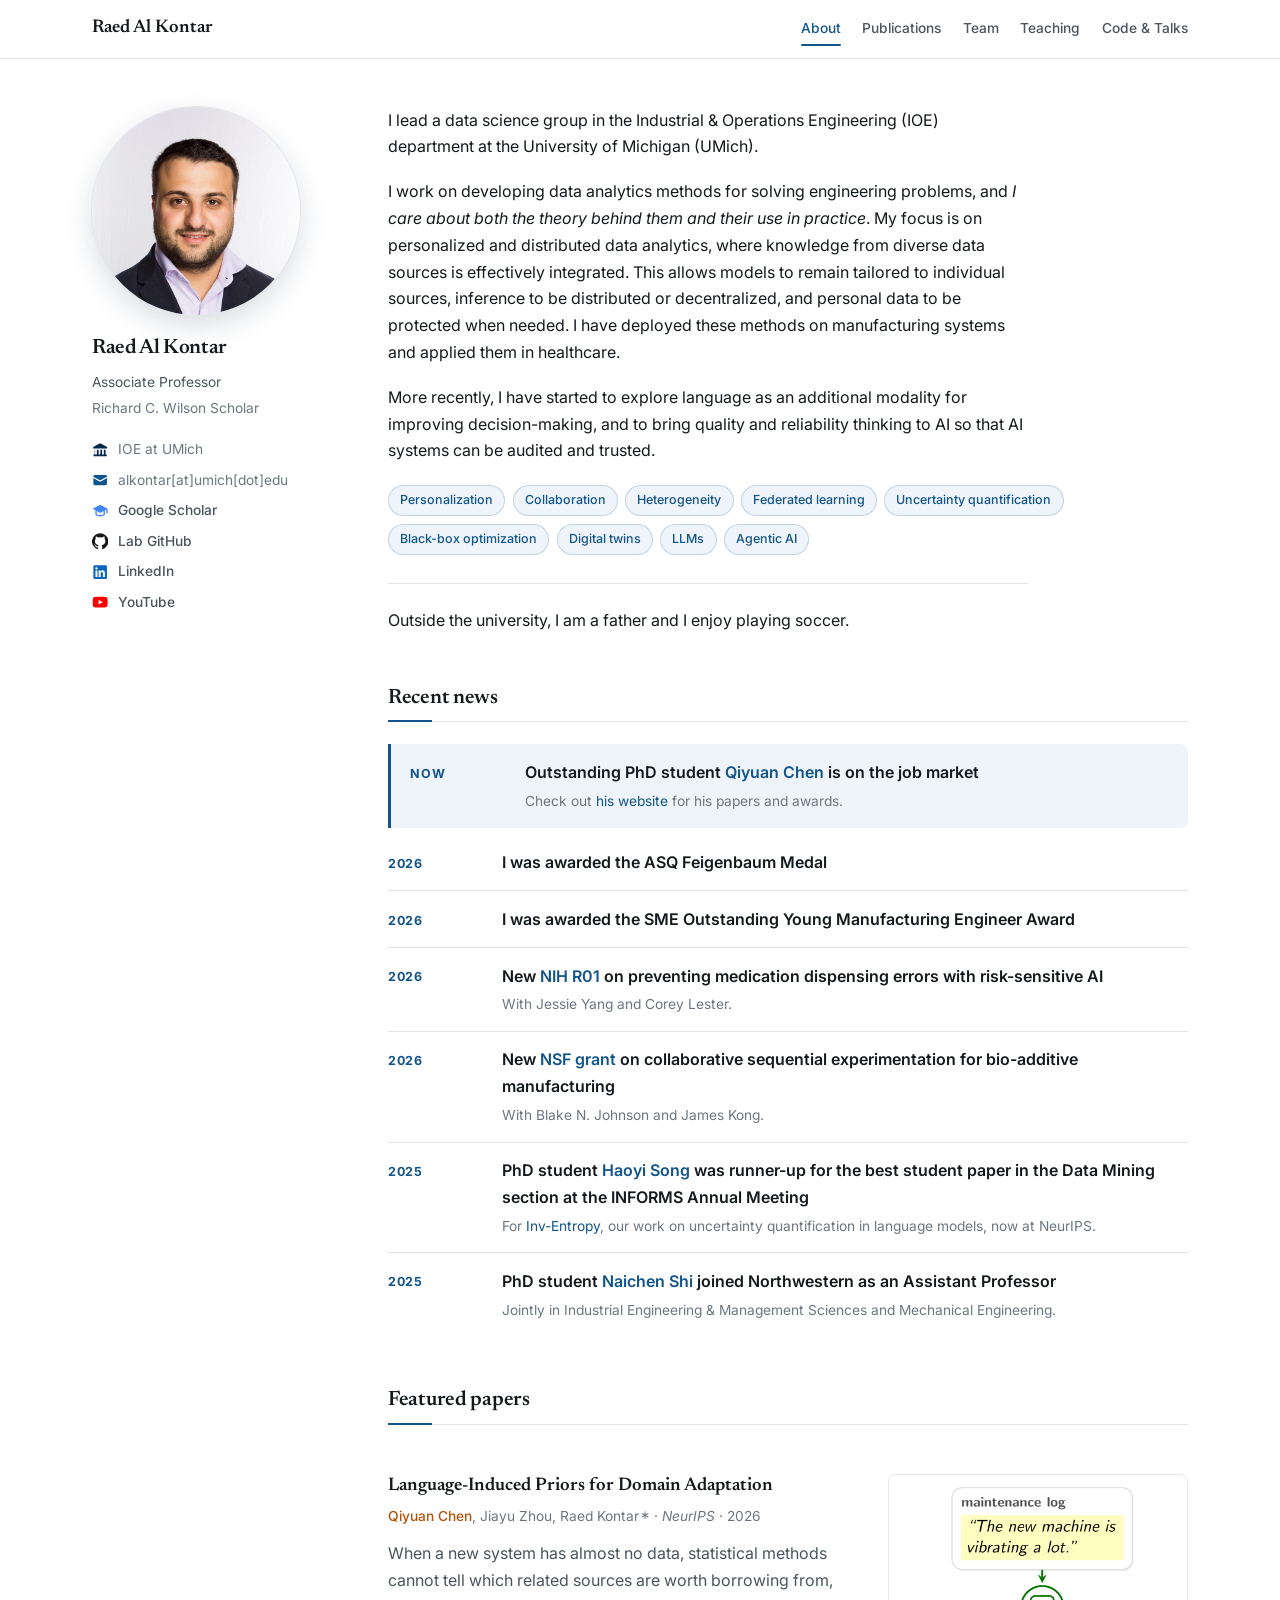
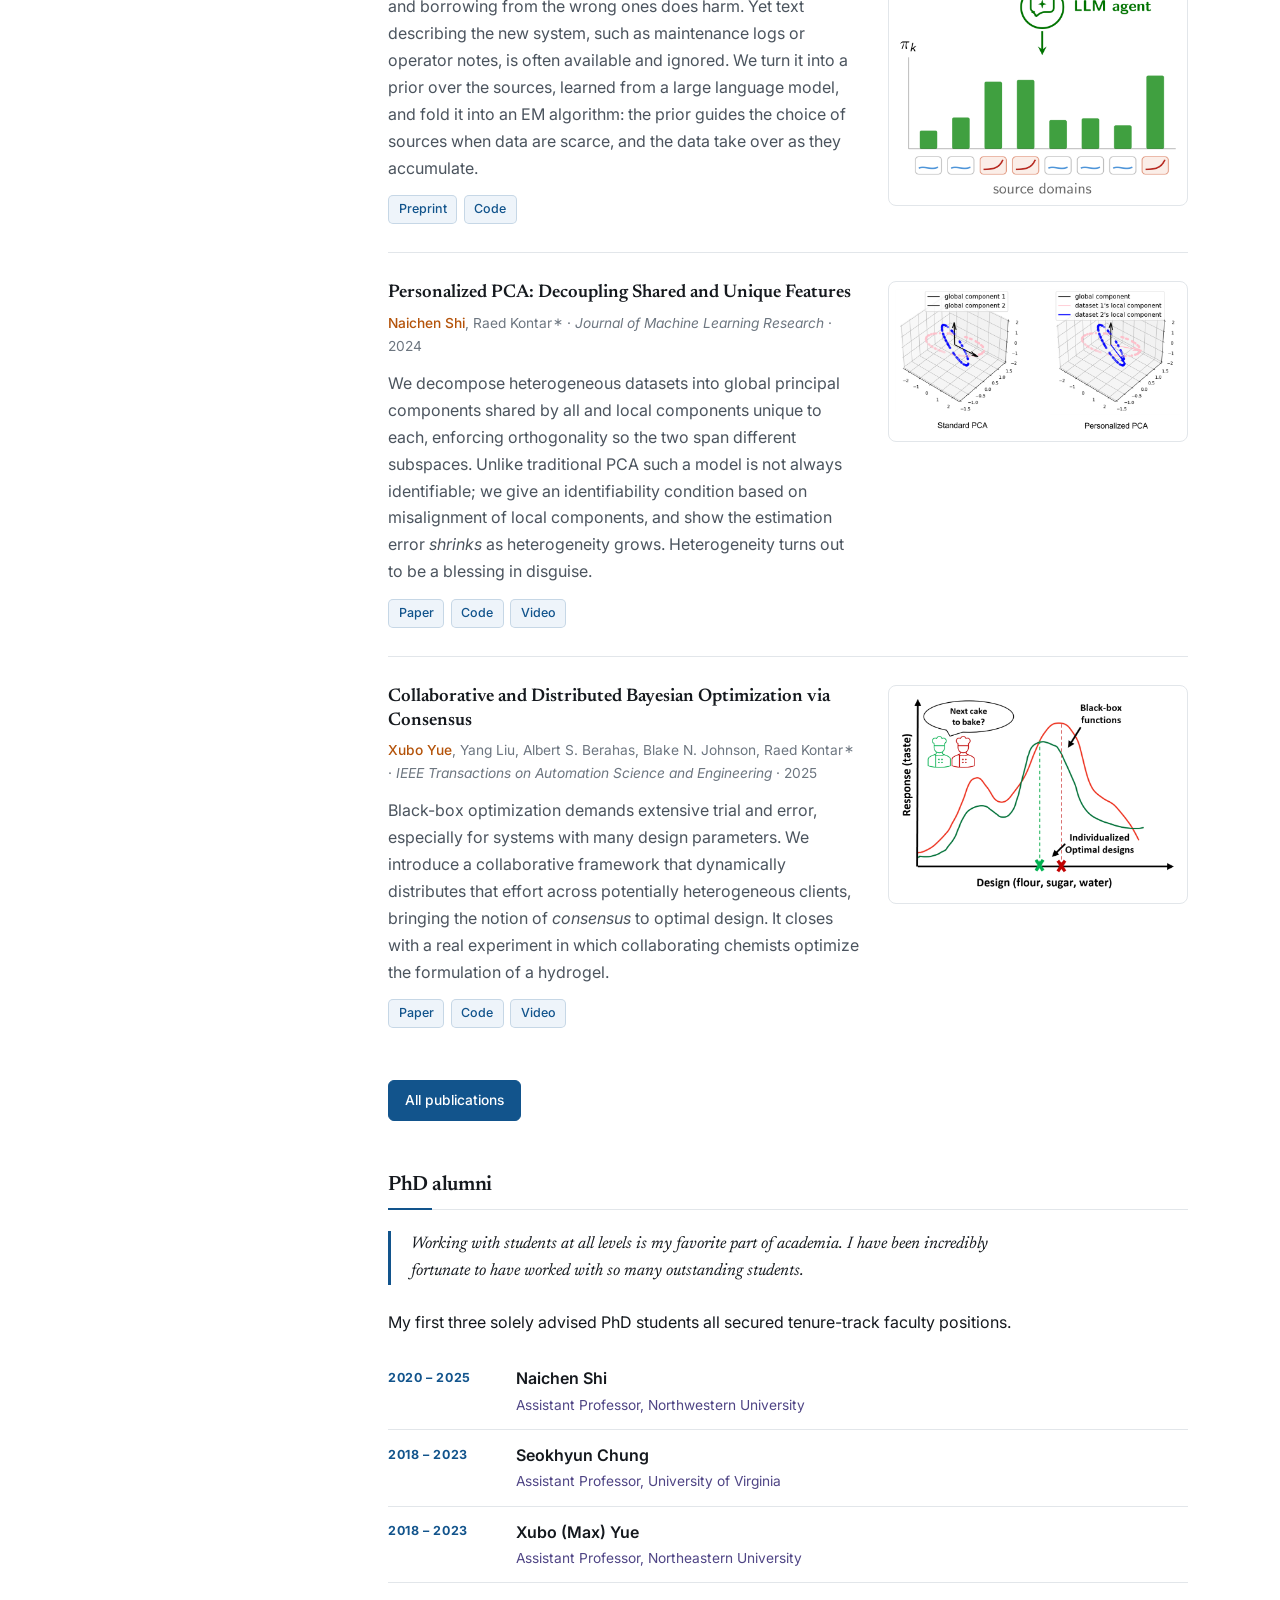
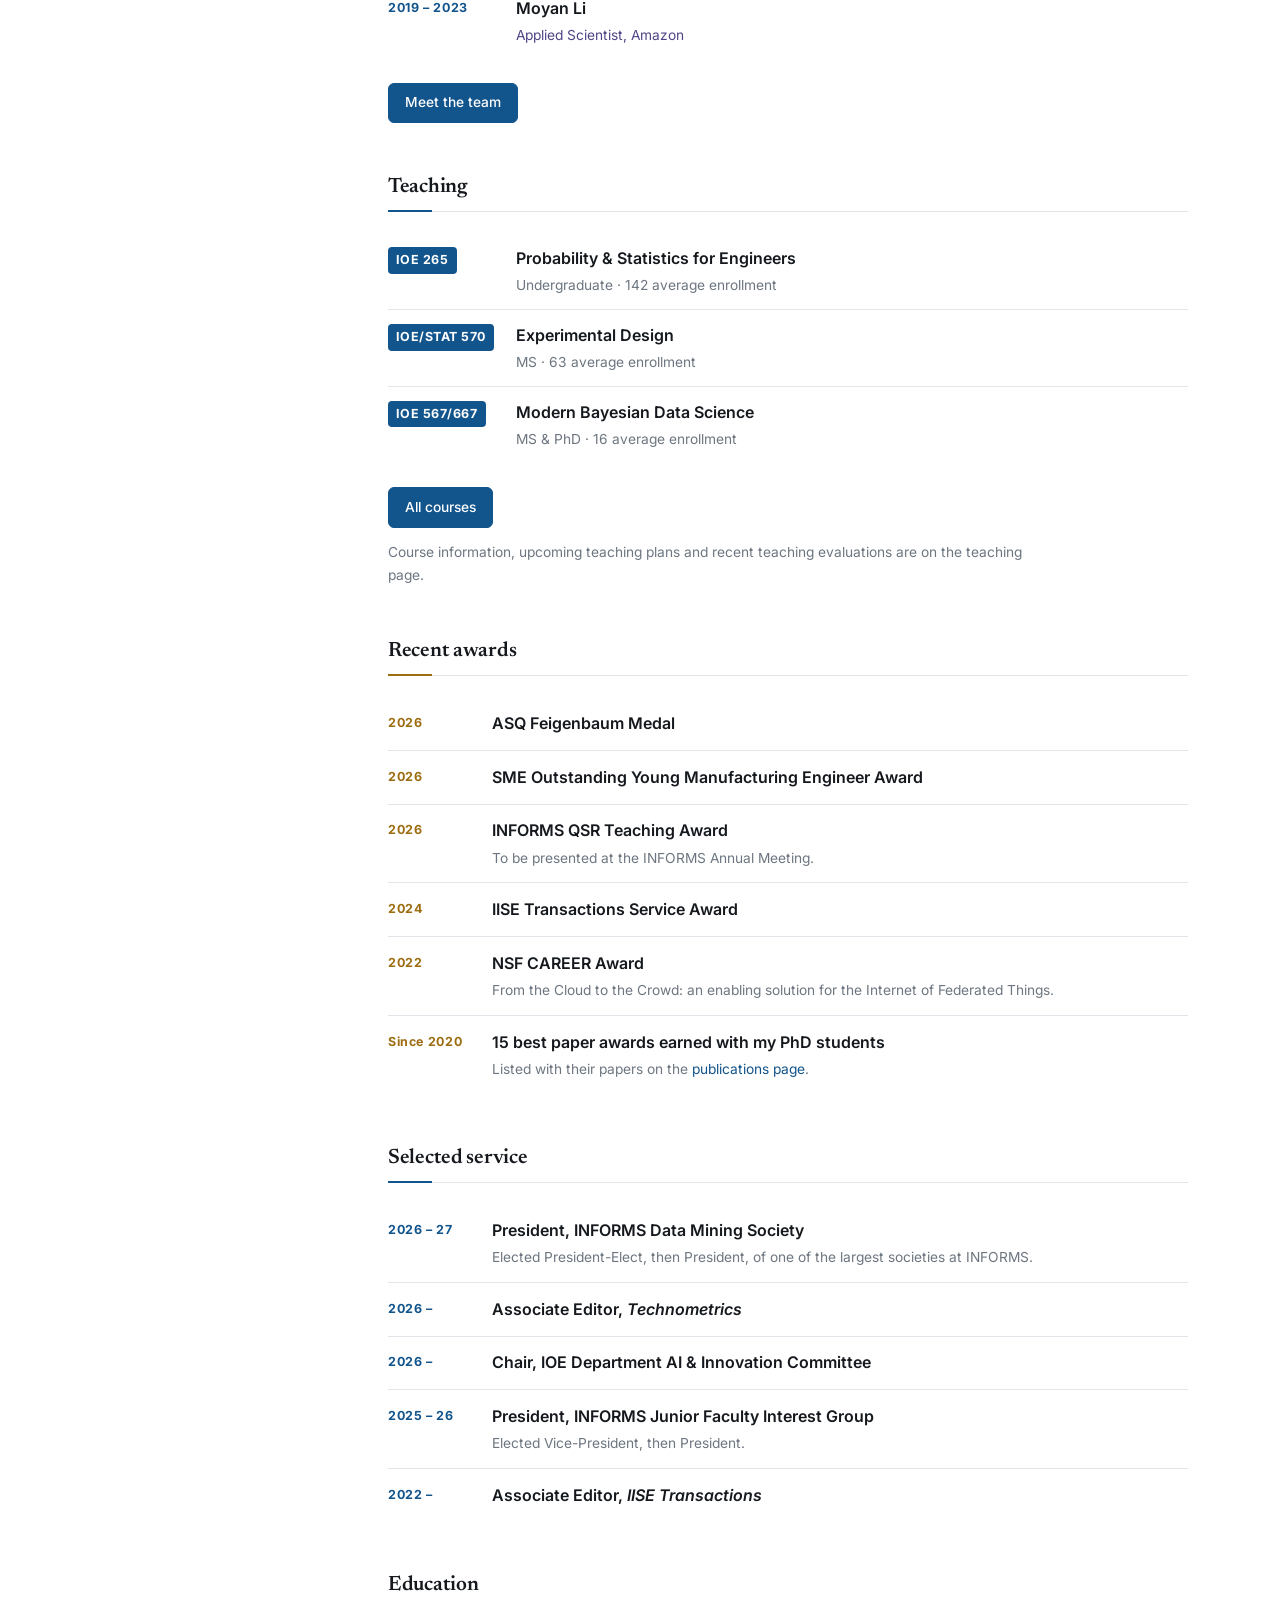
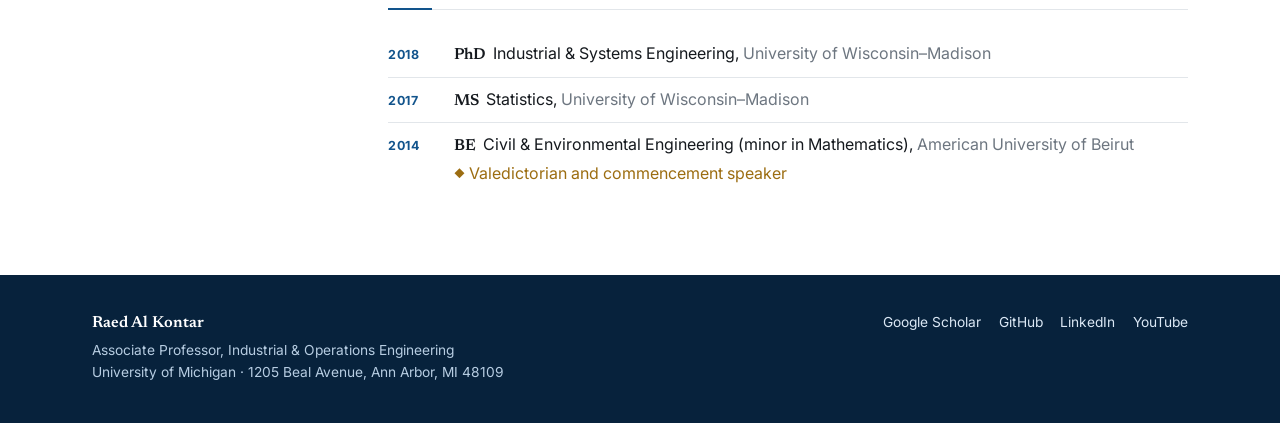
==== commit 330d6c0d: "Update personal line on homepage" ====
--- a/index.html
+++ b/index.html
@@ -170,7 +170,7 @@
         <span class="keyword">Agentic AI</span>
       </div>
       <div class="personal">
-        <p class="personal__line">Outside the university, I am a father and a soccer player.</p>
+        <p class="personal__line">Outside the university, I am a father and I enjoy playing soccer.</p>
       </div>
     </section>
 
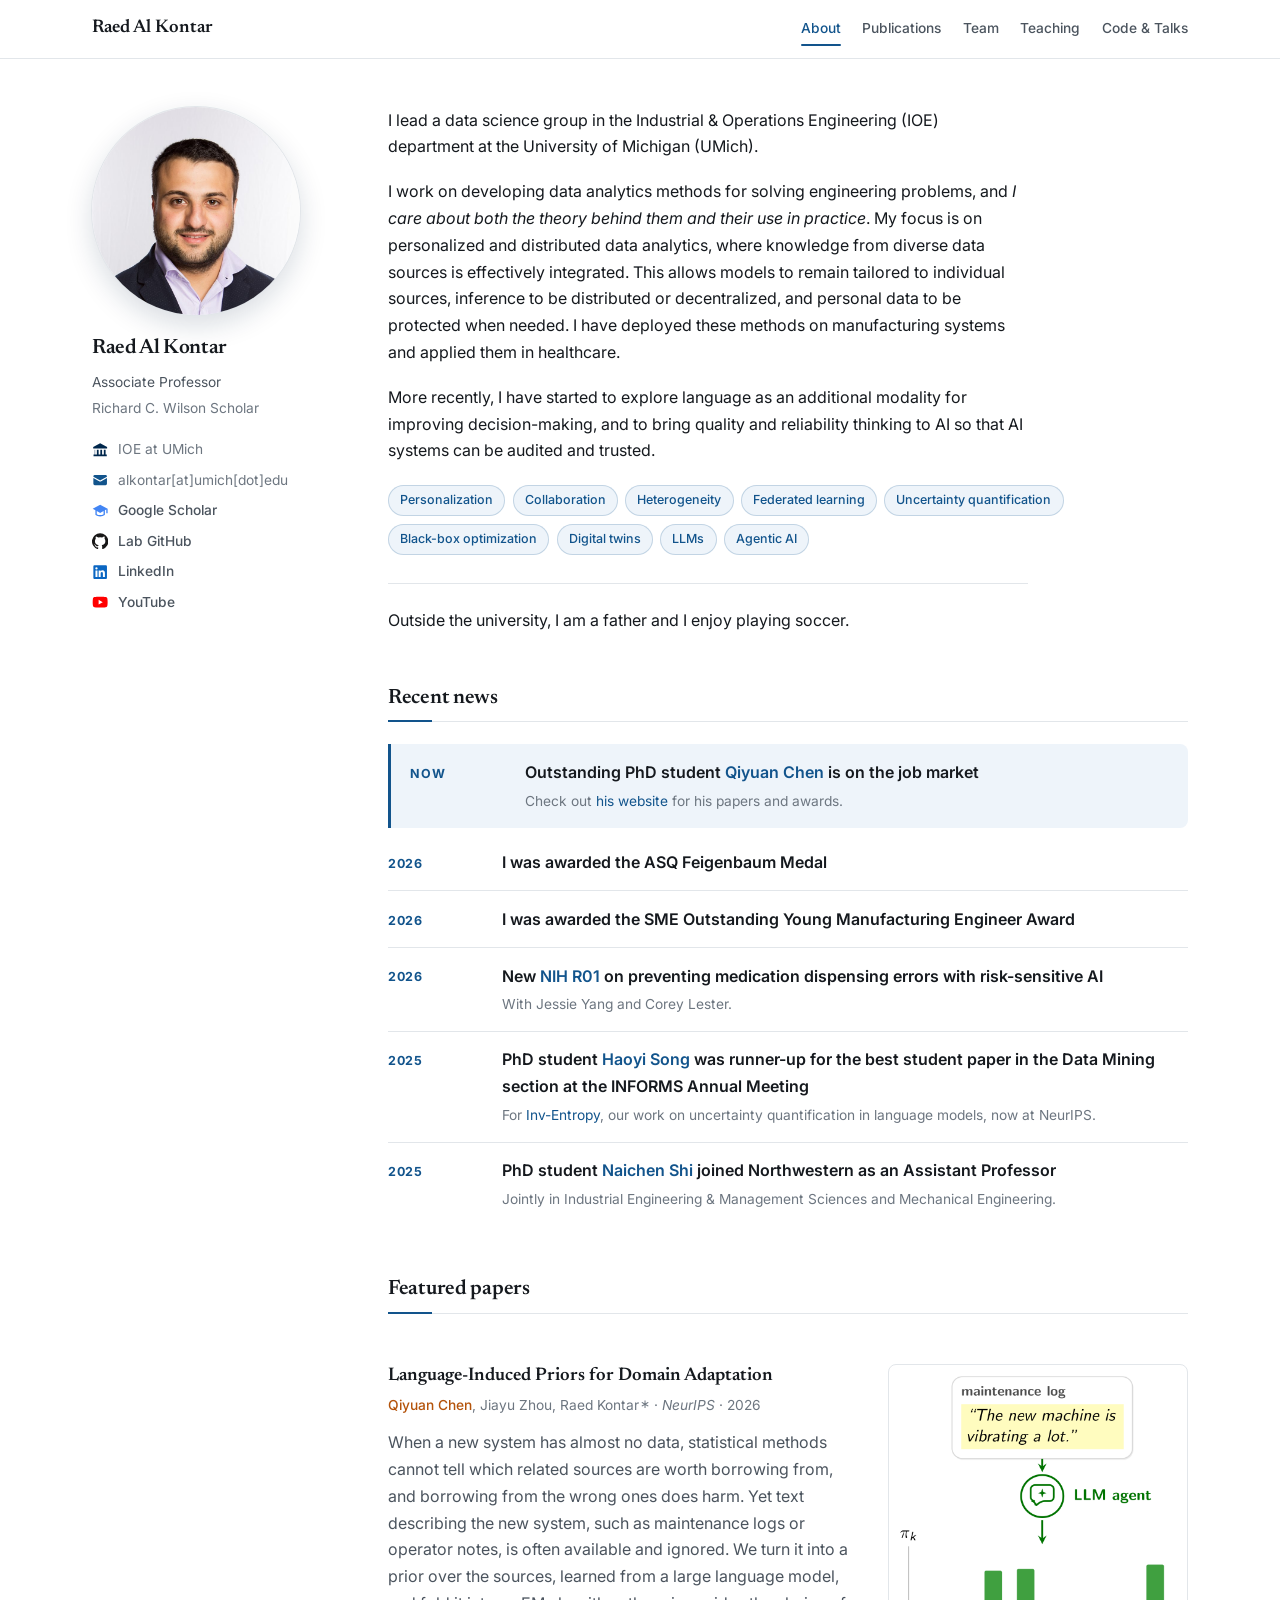
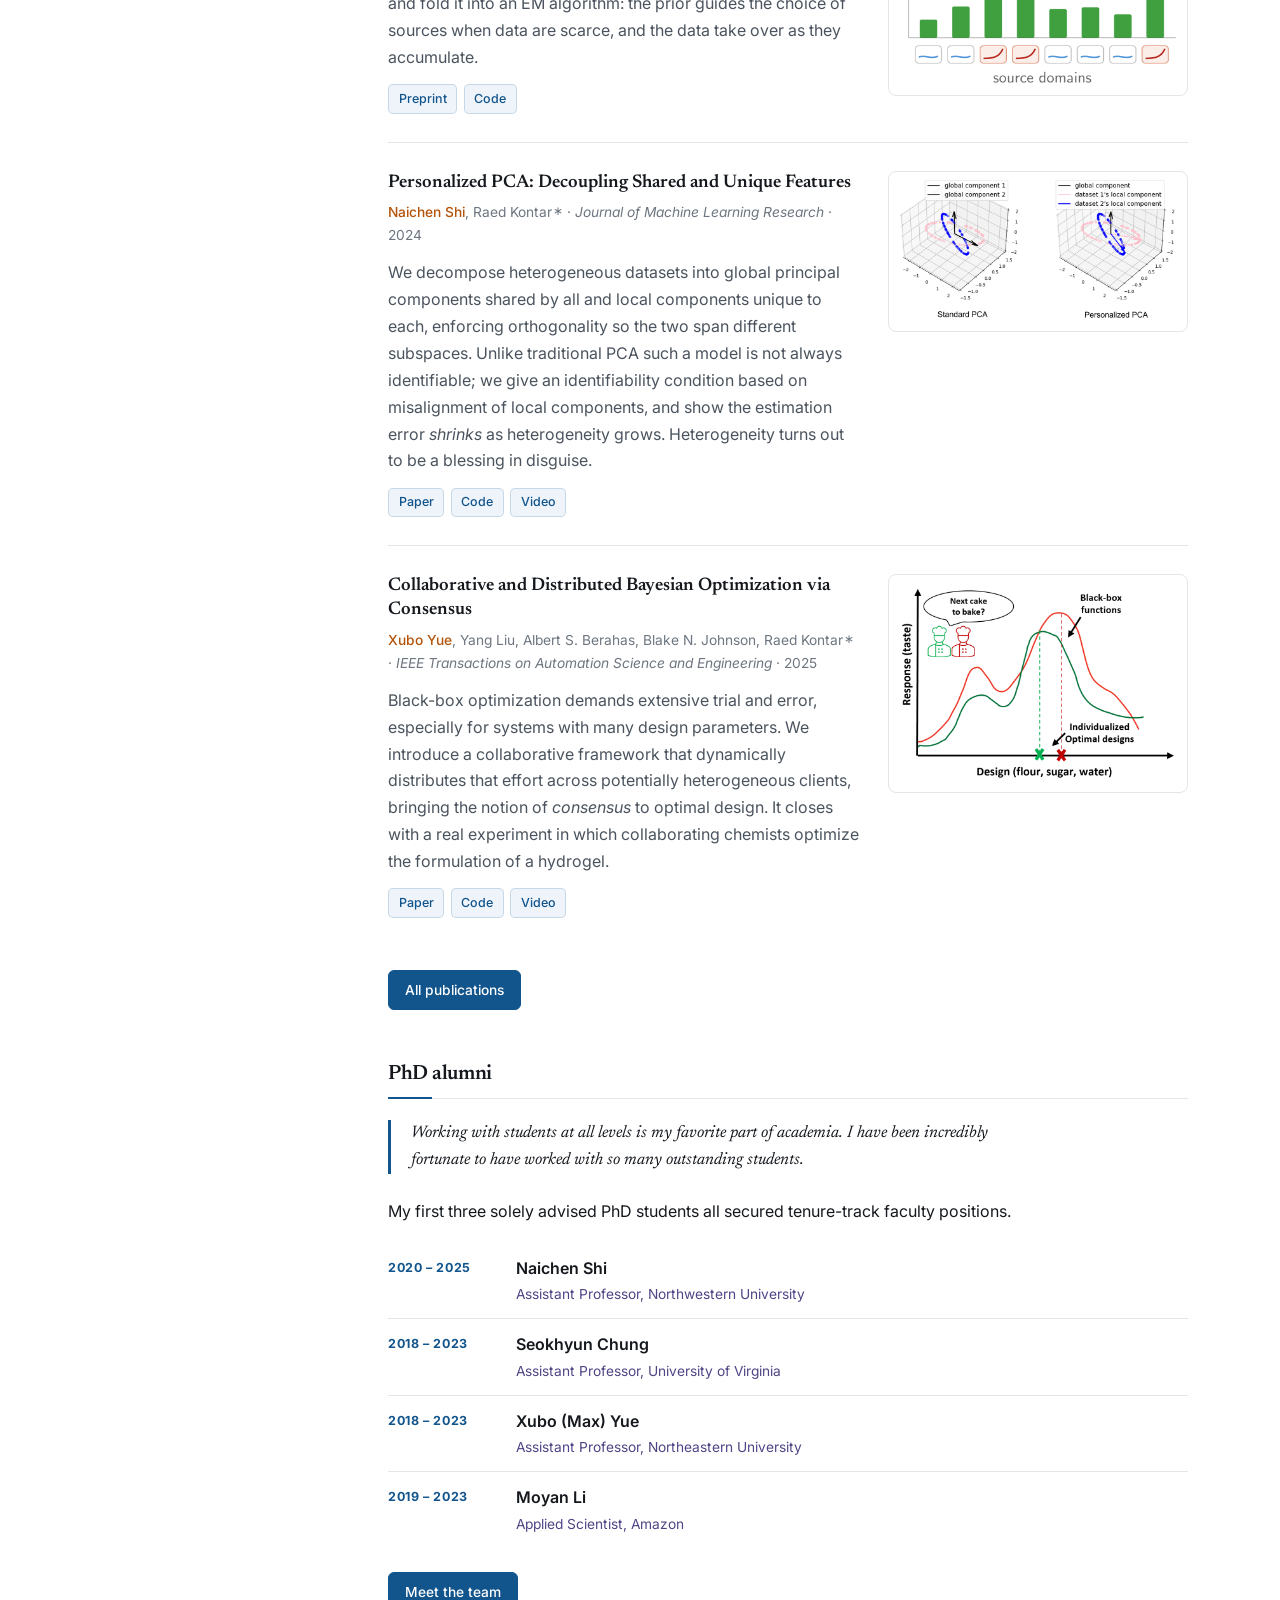
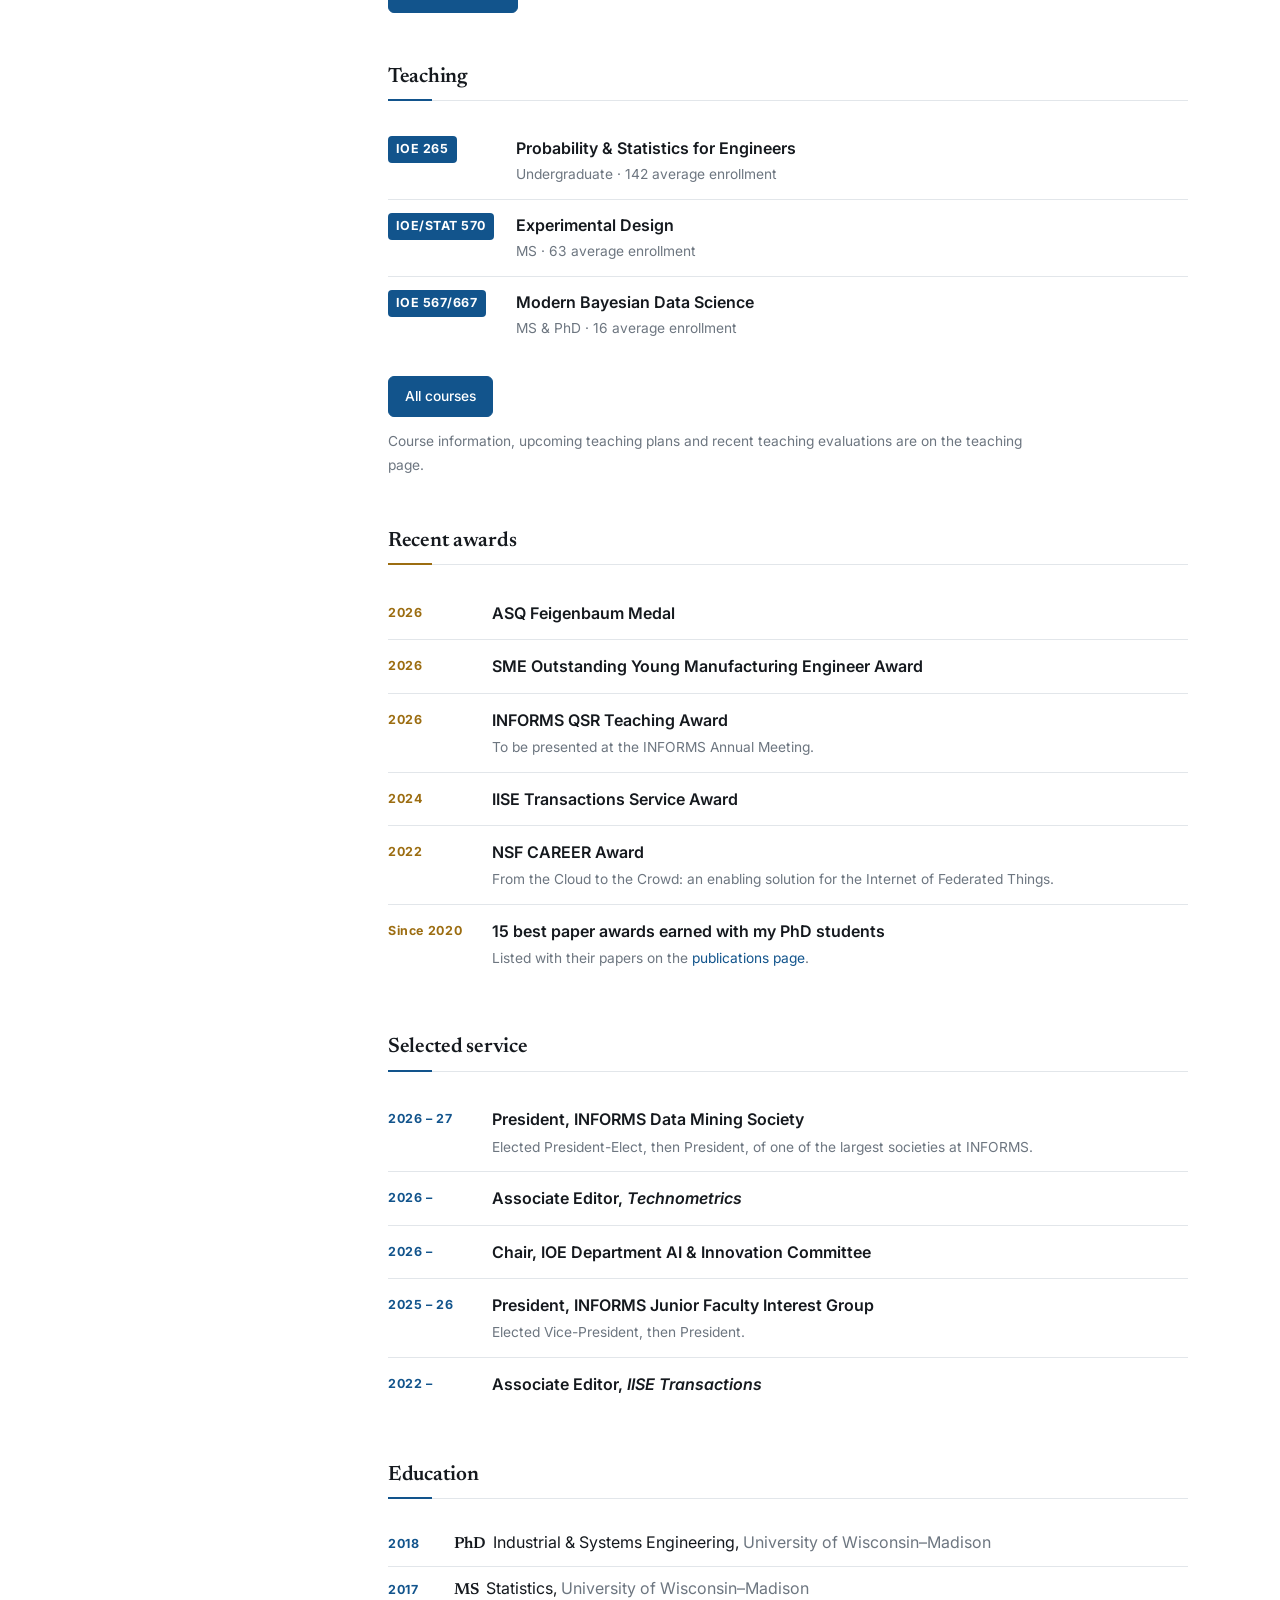
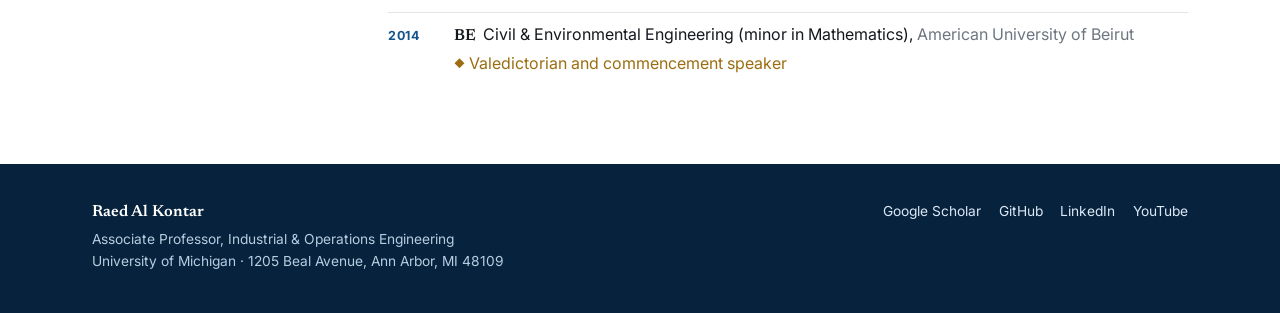
==== commit 682a3031: "Remove NSF grant news item for now" ====
--- a/index.html
+++ b/index.html
@@ -209,15 +209,6 @@
           </div>
         </li>
         <li>
-          <div class="news__date">2026</div>
-          <div class="news__body">
-            <p class="news__what">New
-               <a href="https://www.nsf.gov/awardsearch/show-award?AWD_ID=2627330">NSF grant</a>
-               on collaborative sequential experimentation for bio-additive manufacturing</p>
-            <p>With Blake N. Johnson and James Kong.</p>
-          </div>
-        </li>
-        <li>
           <div class="news__date">2025</div>
           <div class="news__body">
             <p class="news__what">PhD student <a href="team.html">Haoyi Song</a> was runner-up
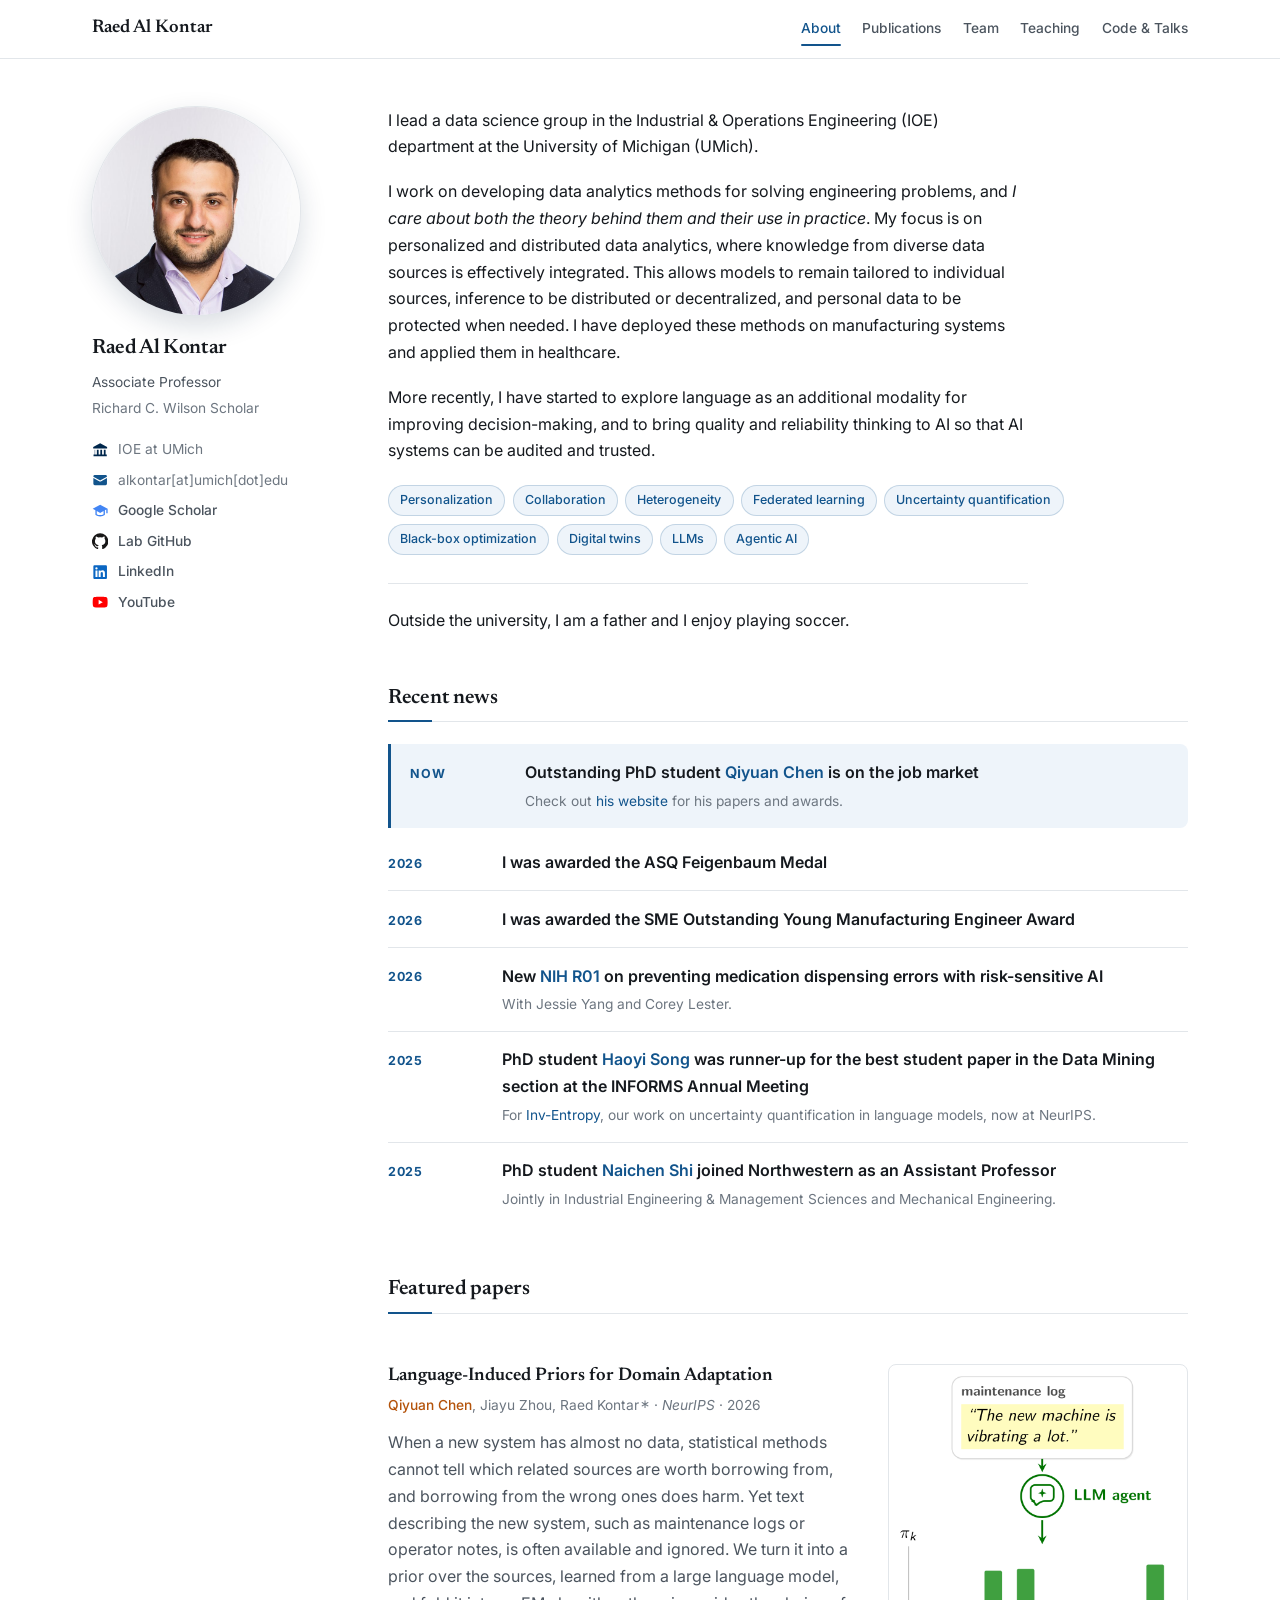
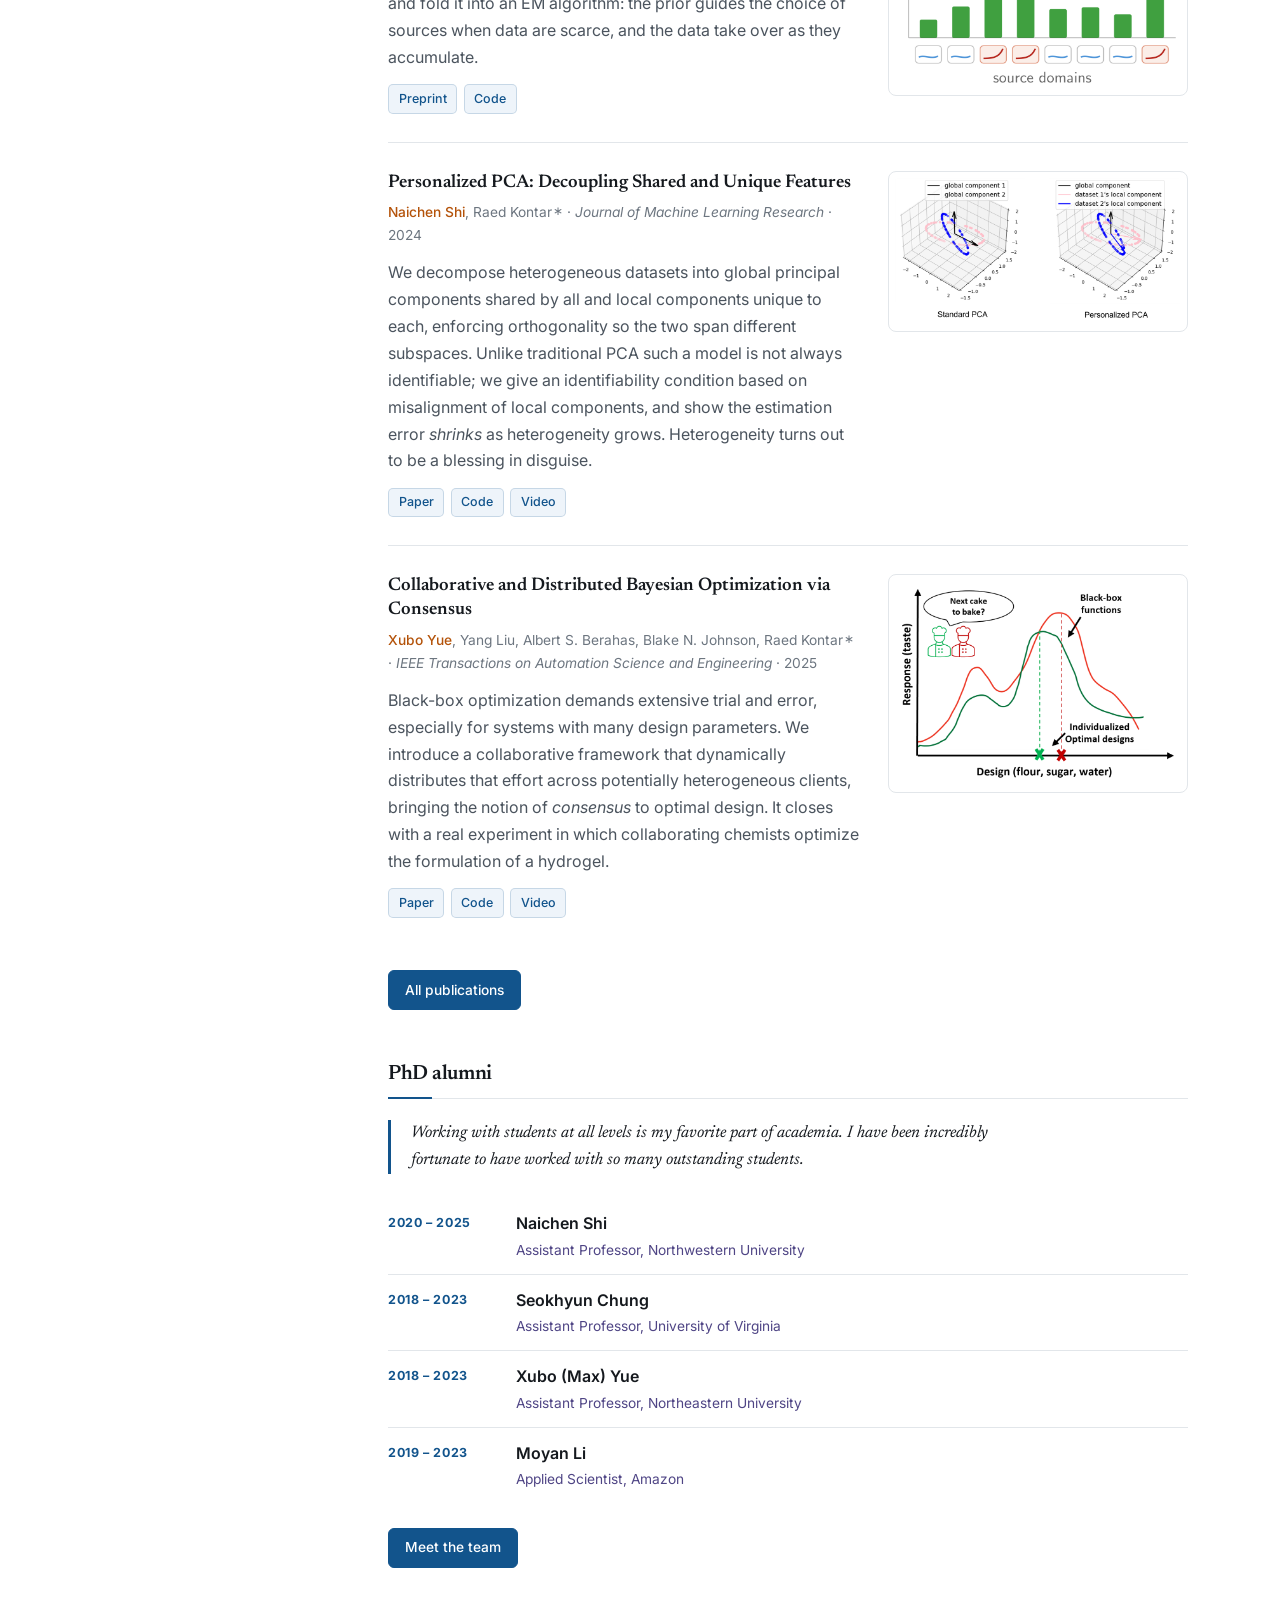
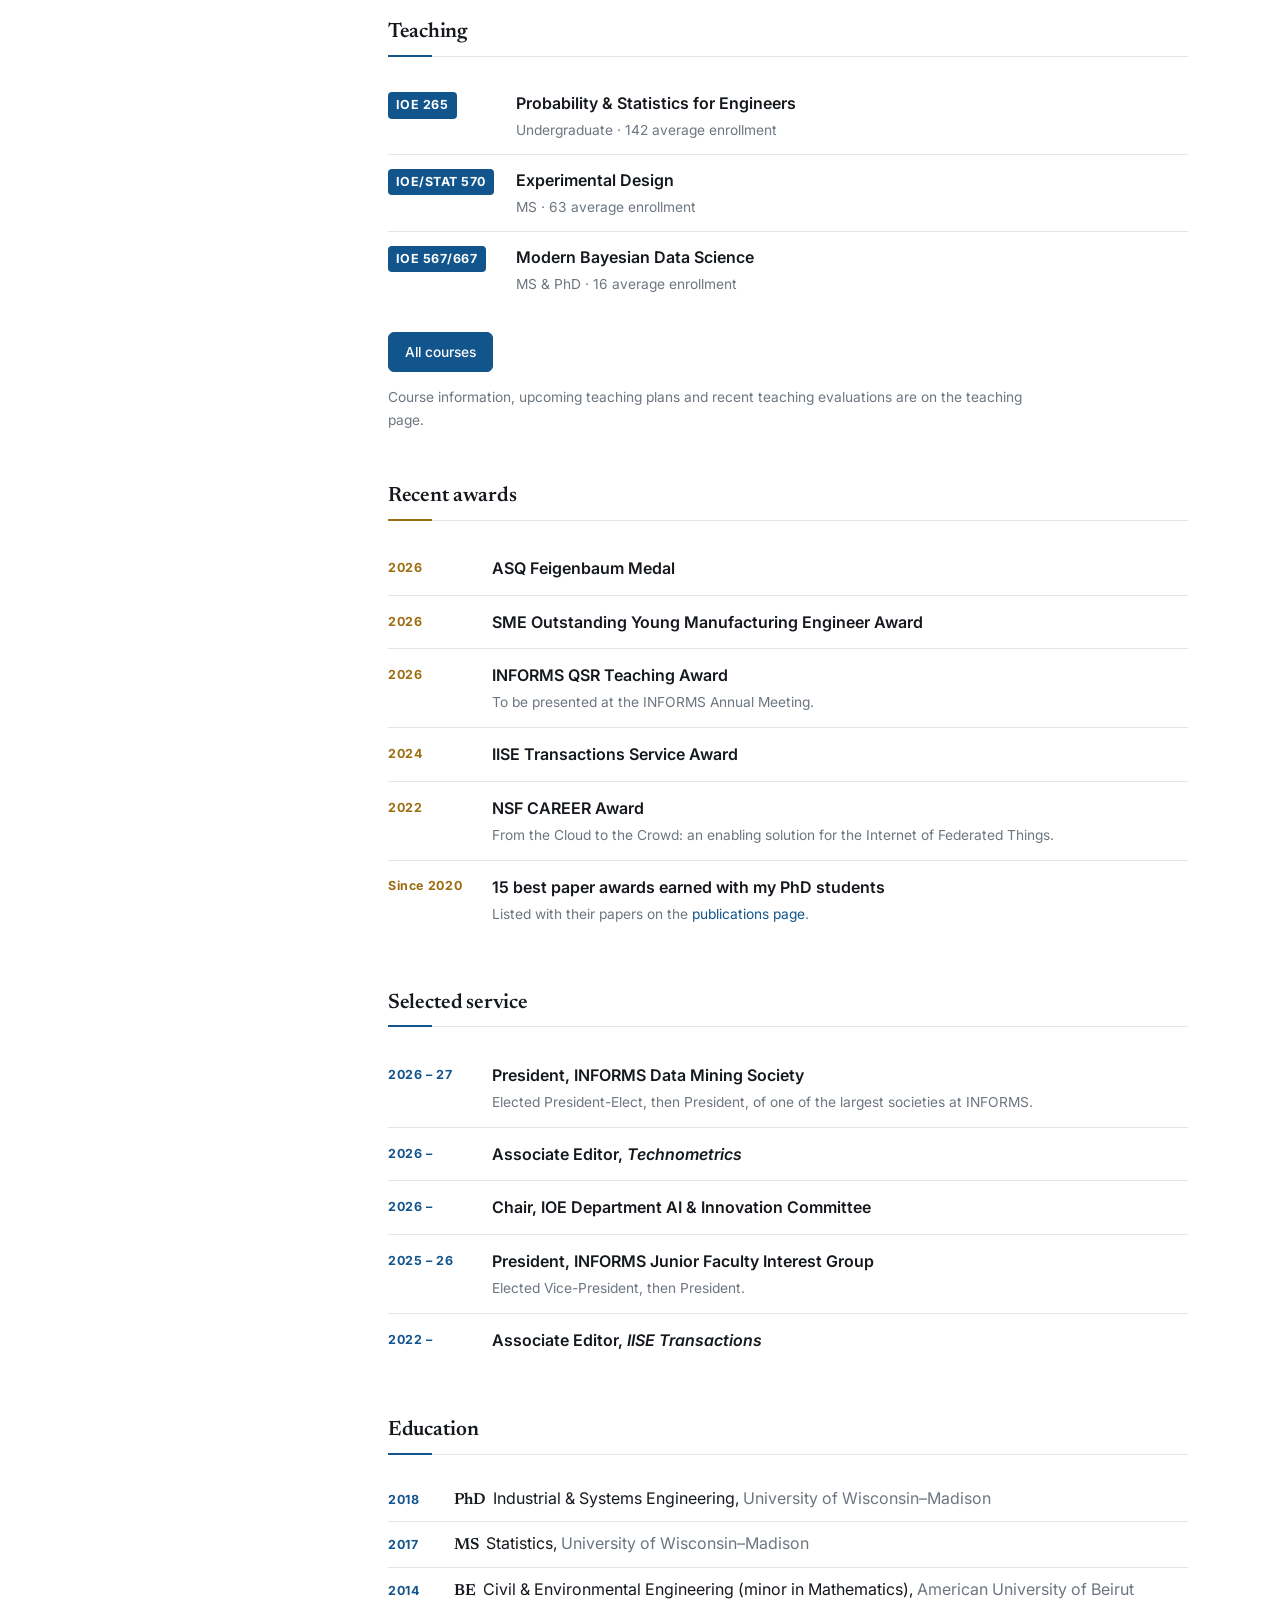
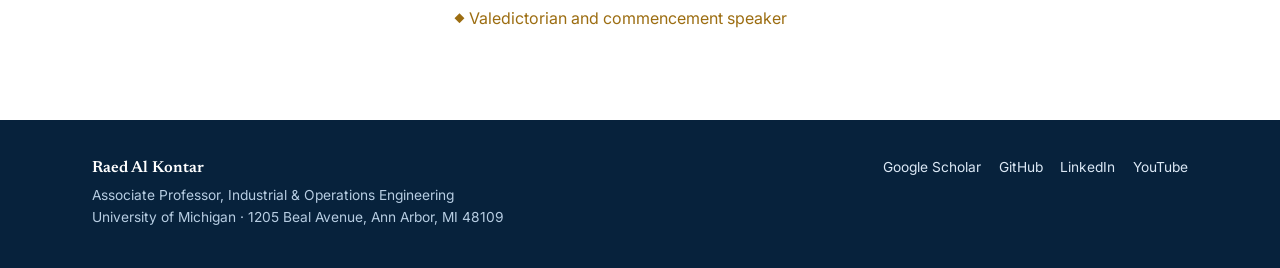
==== commit a80c6dbb: "Remove placements sentence from homepage" ====
--- a/index.html
+++ b/index.html
@@ -329,7 +329,6 @@
         <p>Working with students at all levels is my favorite part of academia. I have been
            incredibly fortunate to have worked with so many outstanding students.</p>
       </blockquote>
-      <p>My first three solely advised PhD students all secured tenure-track faculty positions.</p>
       <ul class="placements">
         <li>
           <div class="placements__yrs">2020 – 2025</div>
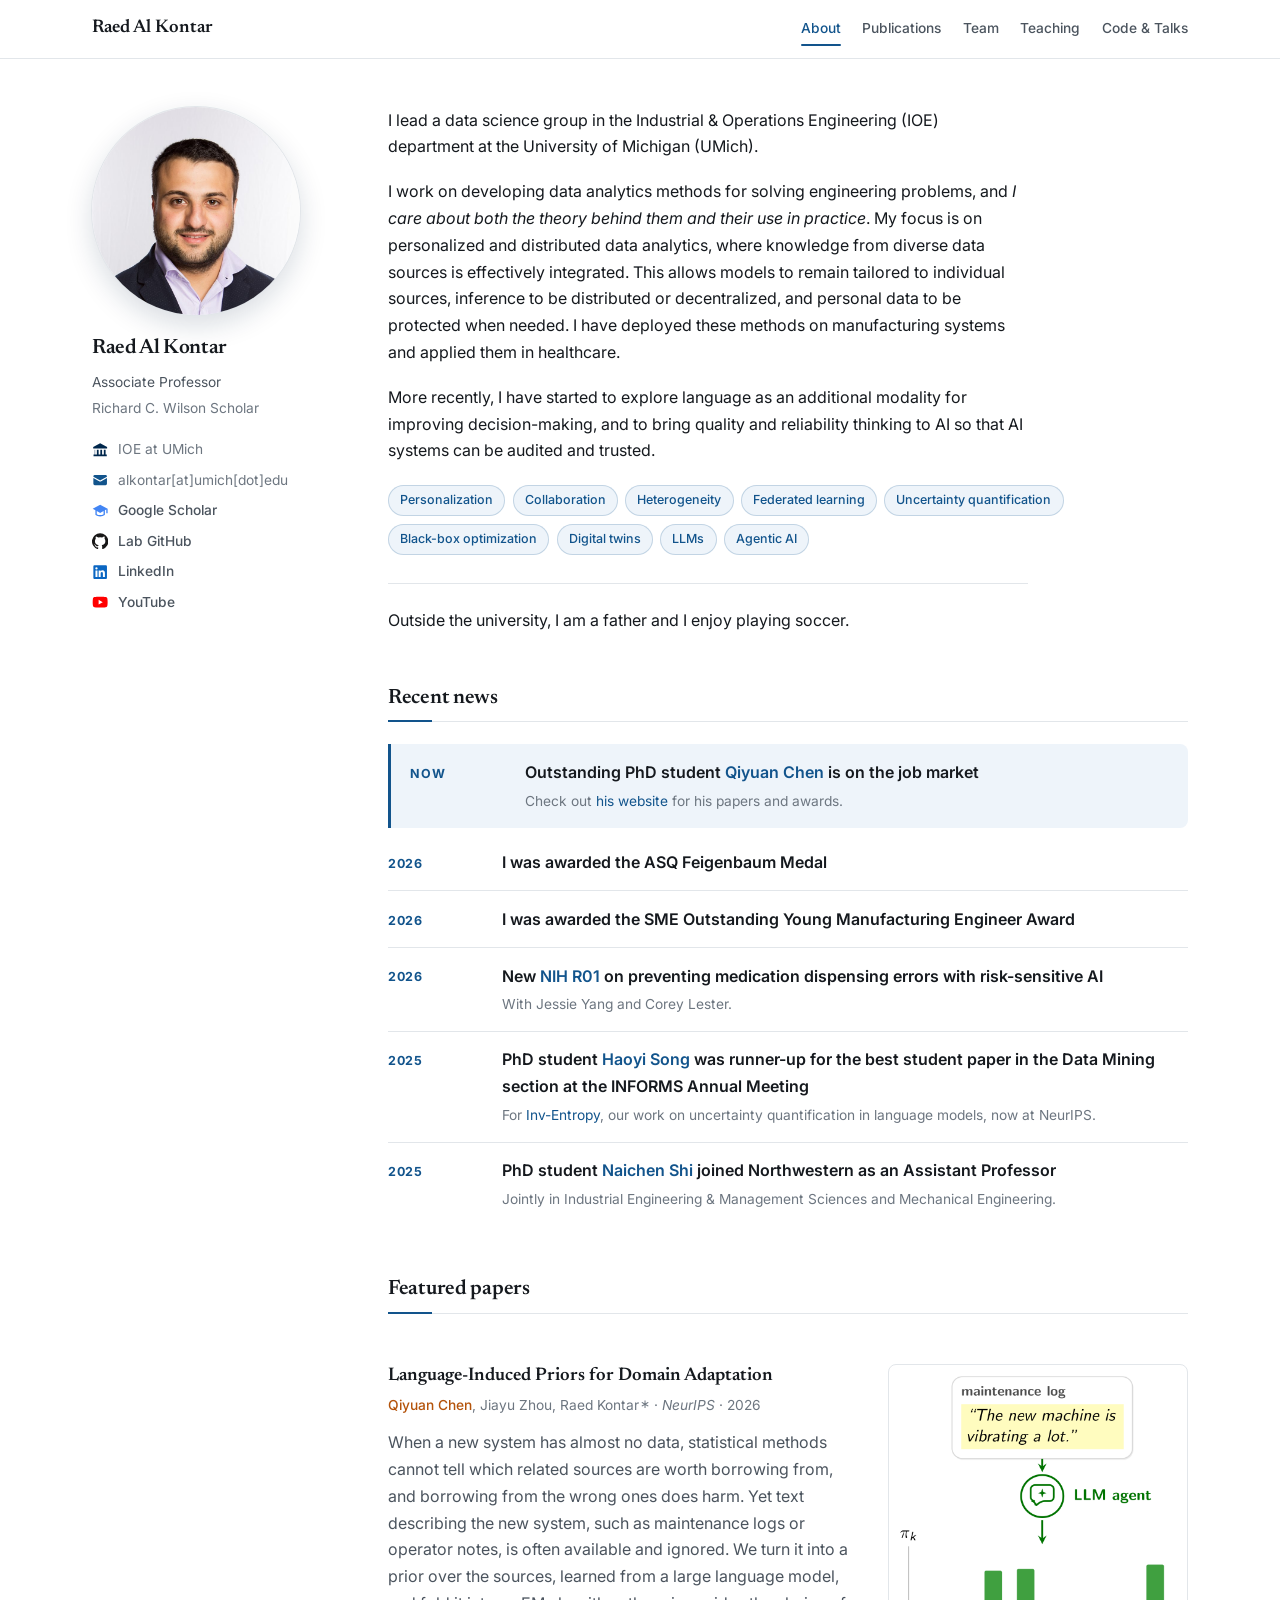
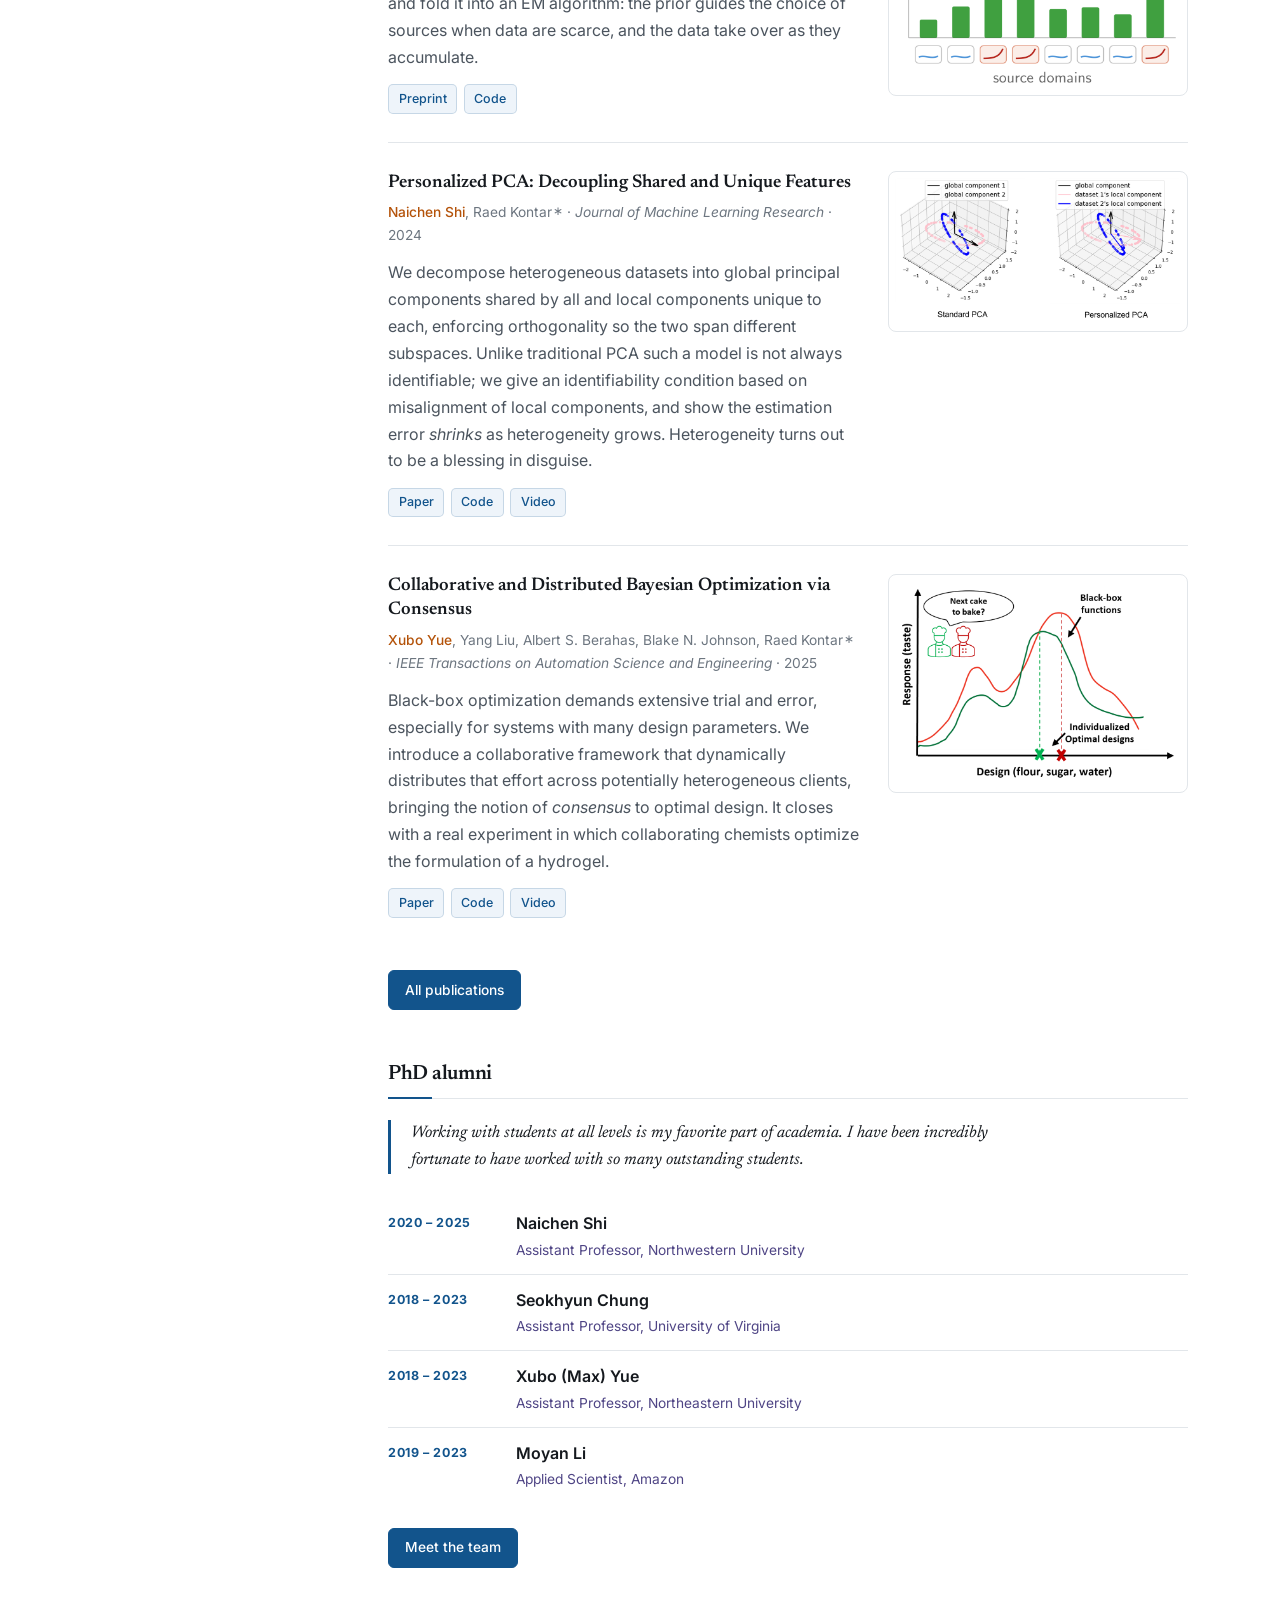
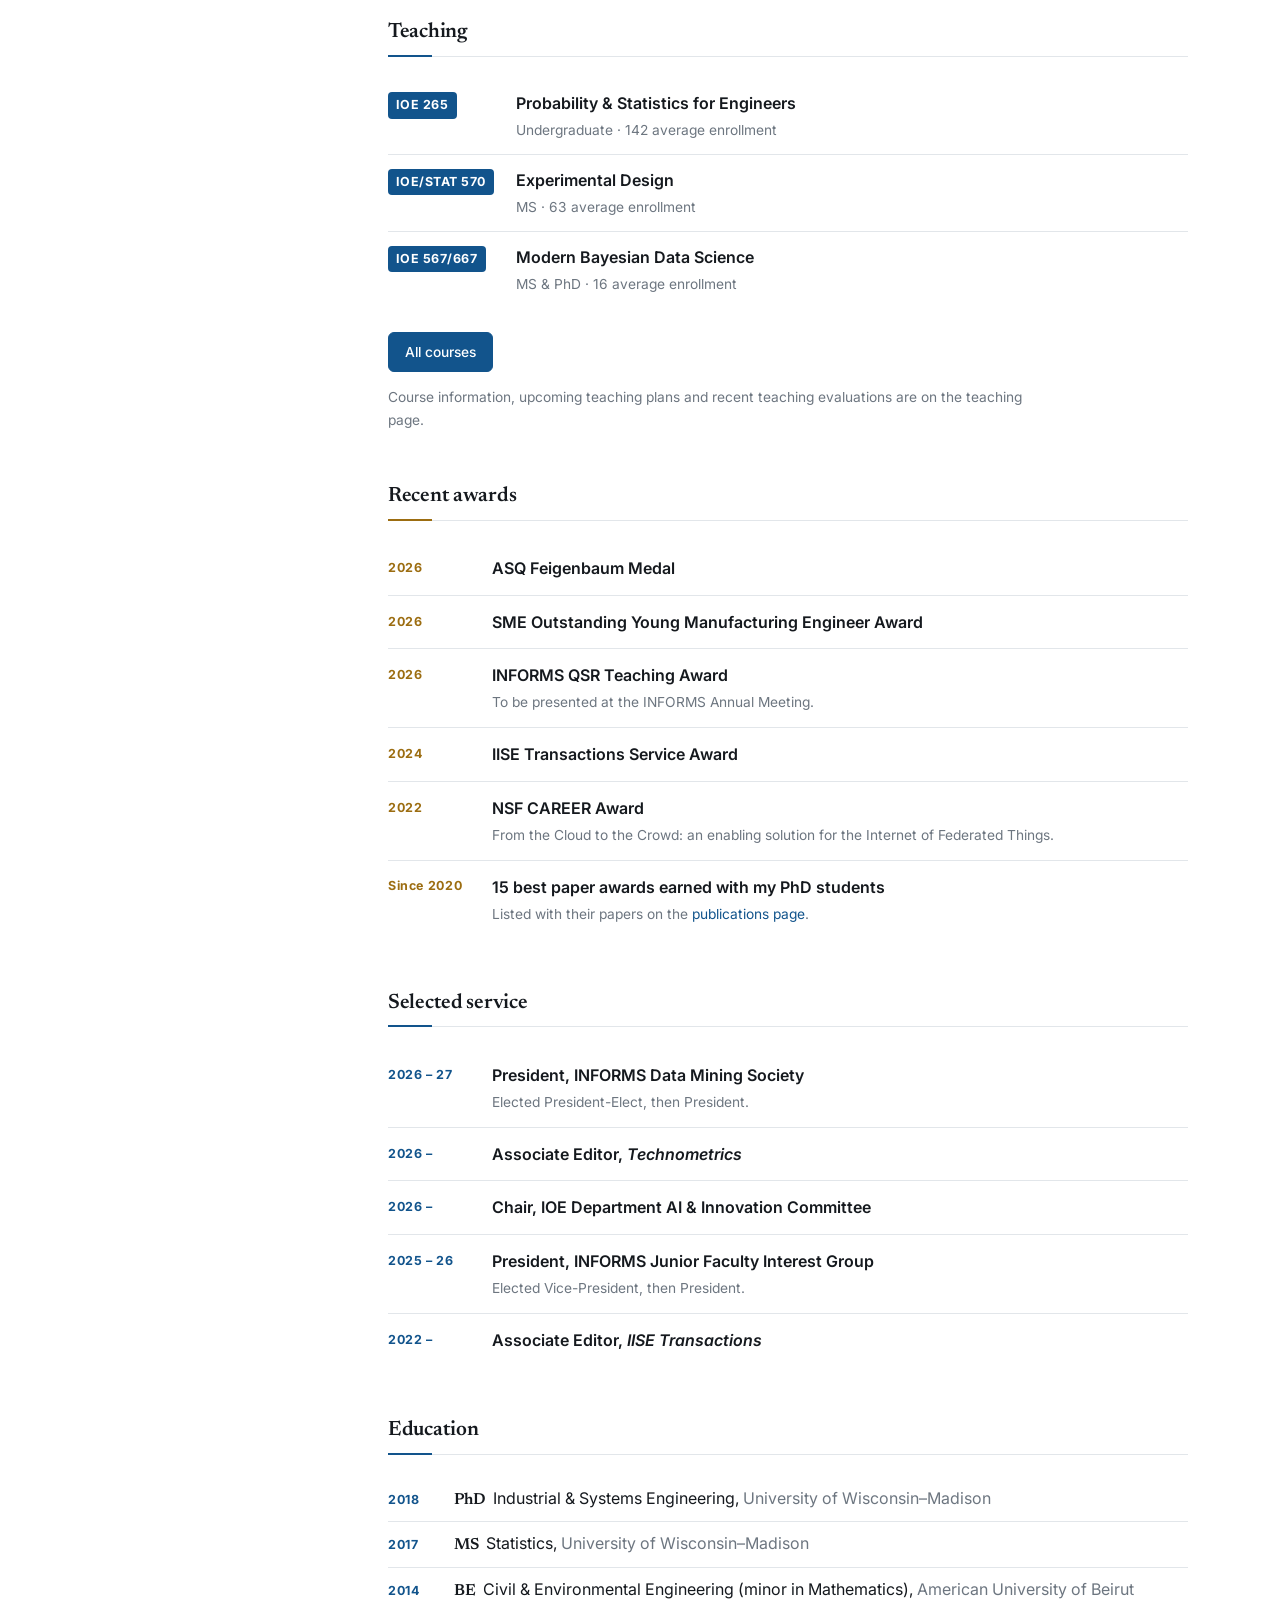
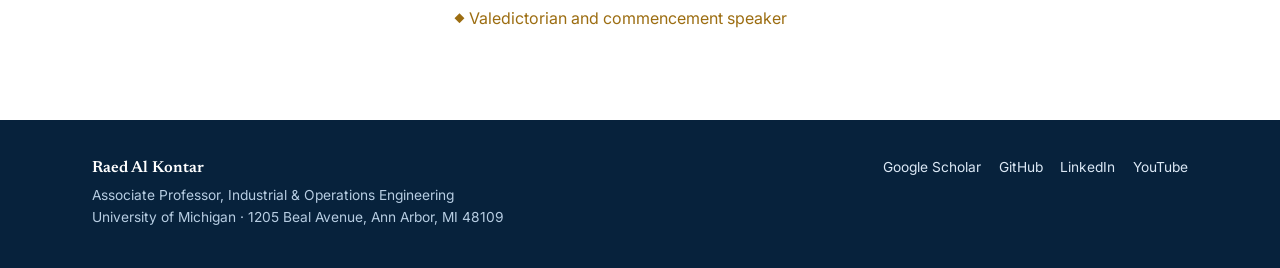
==== commit 867264f0: "Shorten INFORMS society note" ====
--- a/index.html
+++ b/index.html
@@ -450,8 +450,7 @@
           <div class="awards__yr">2026 – 27</div>
           <div>
             <div class="awards__what">President, INFORMS Data Mining Society</div>
-            <p class="awards__note">Elected President-Elect, then President, of one of the largest
-               societies at INFORMS.</p>
+            <p class="awards__note">Elected President-Elect, then President.</p>
           </div>
         </li>
         <li>
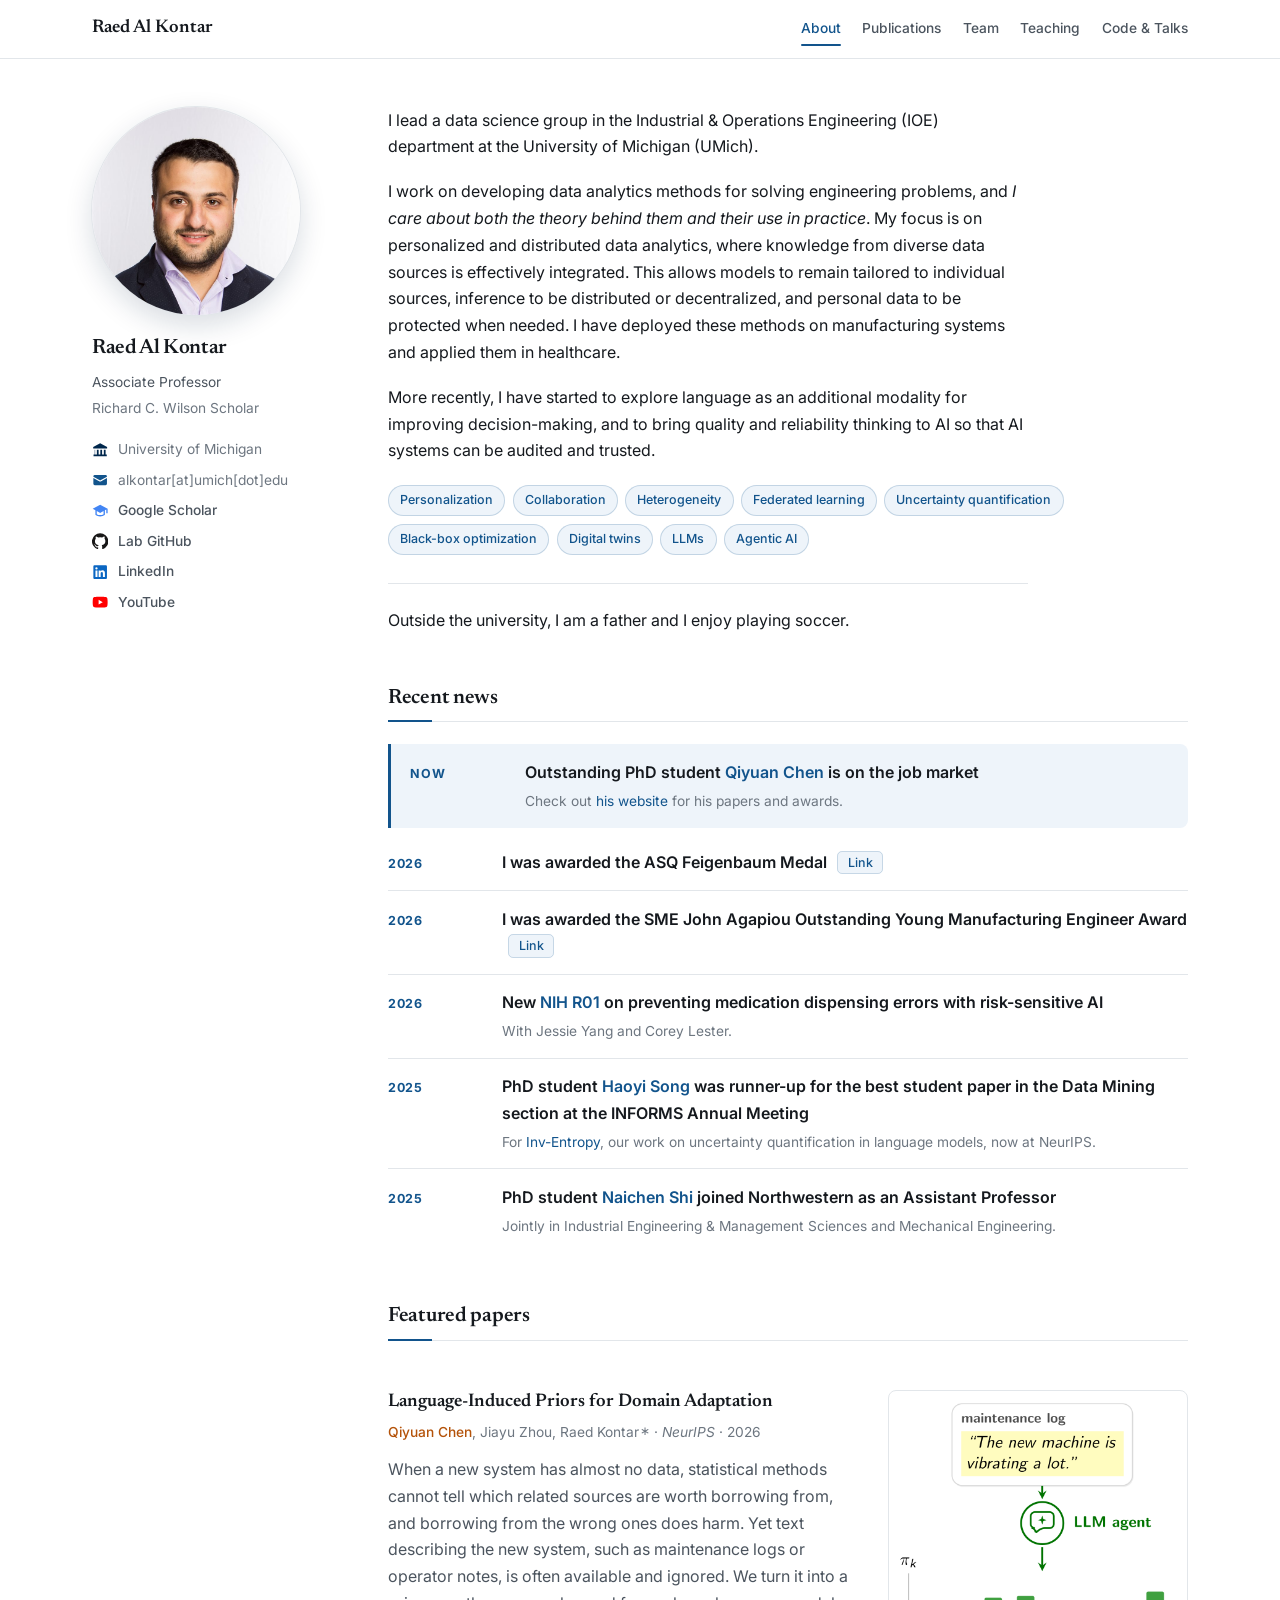
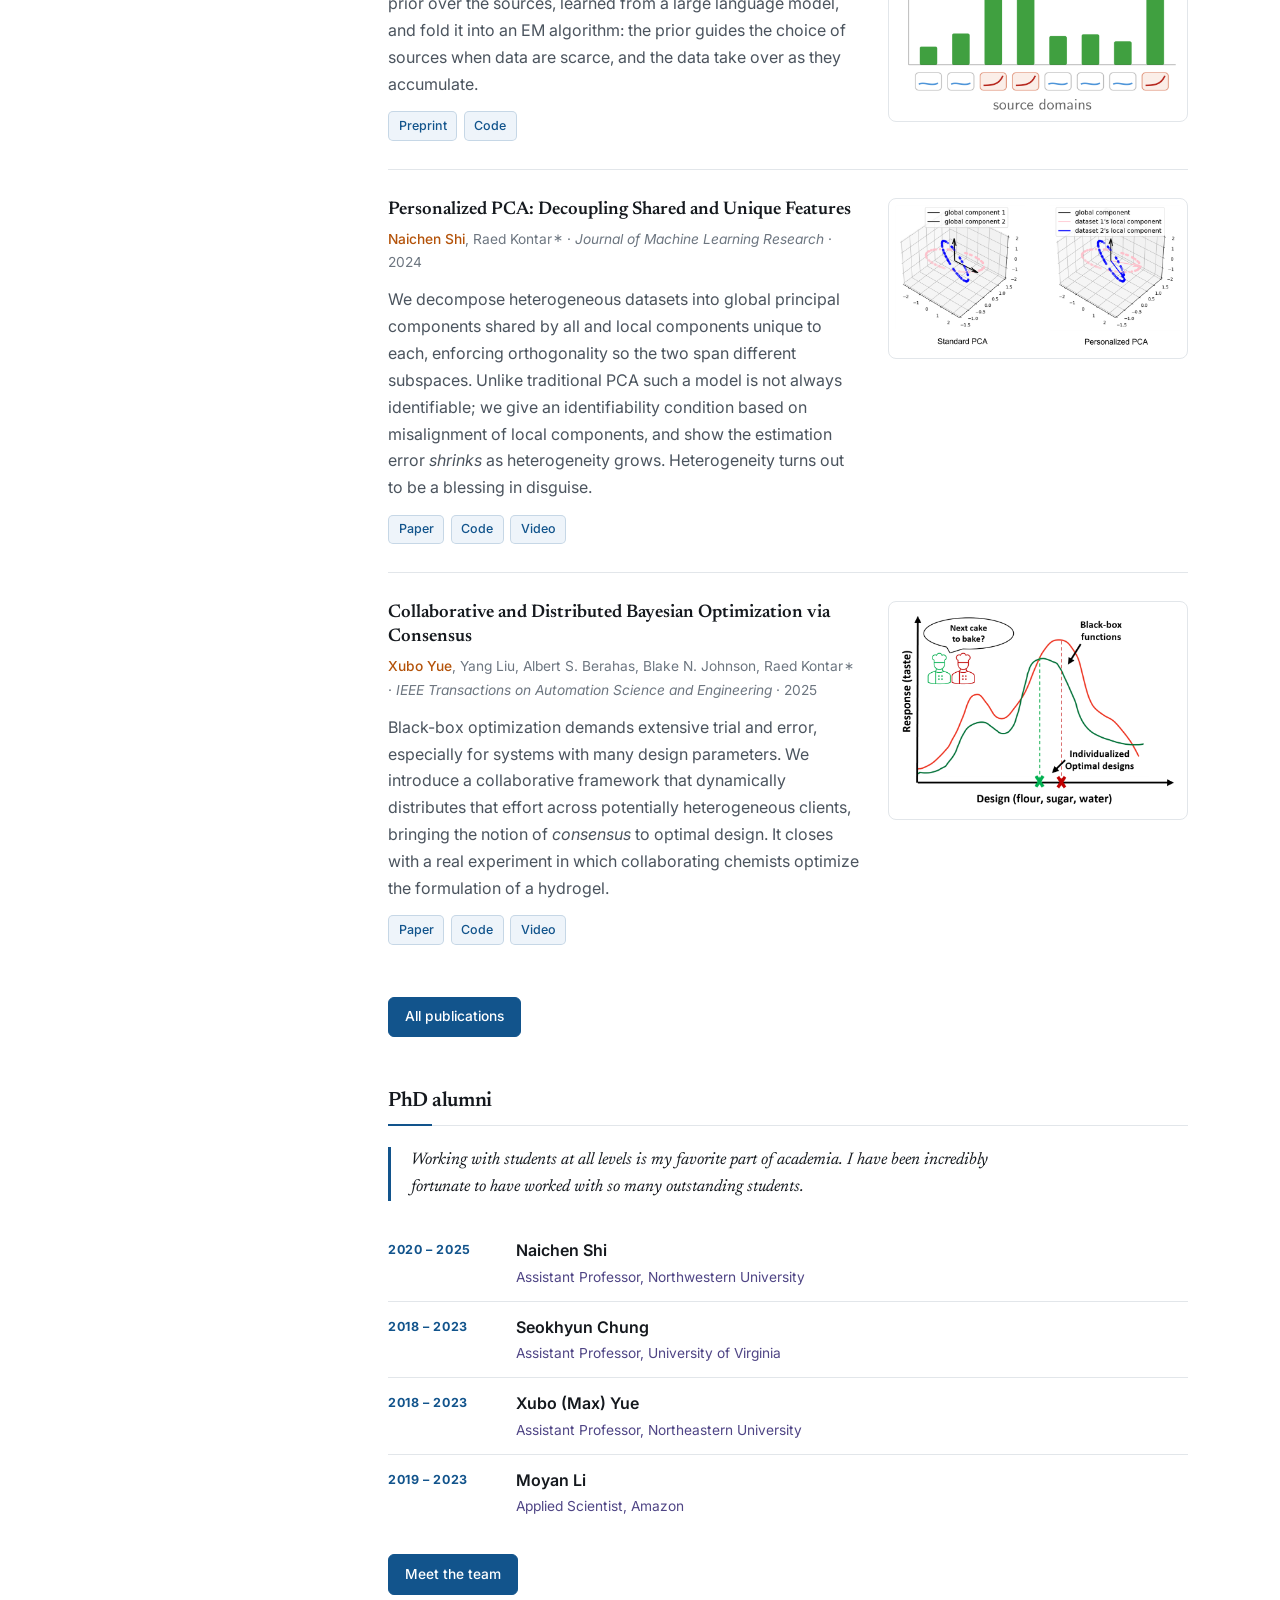
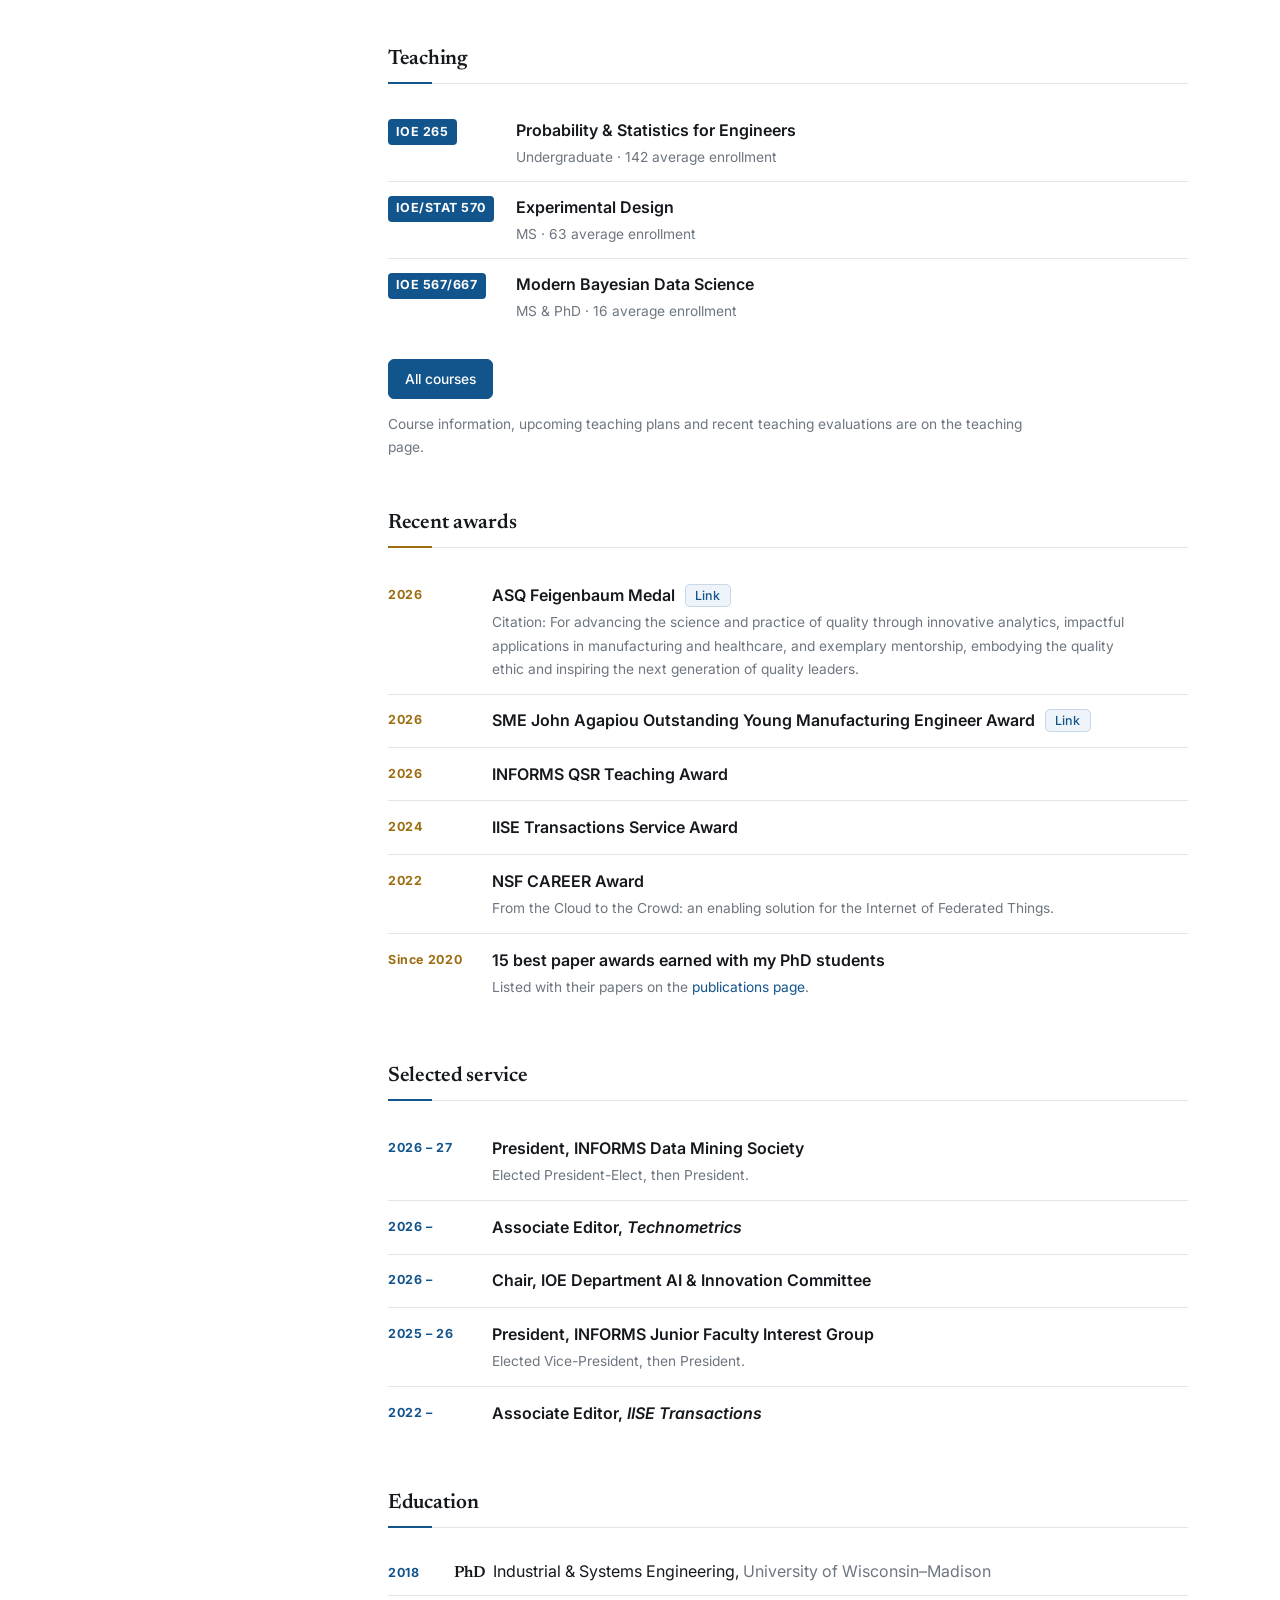
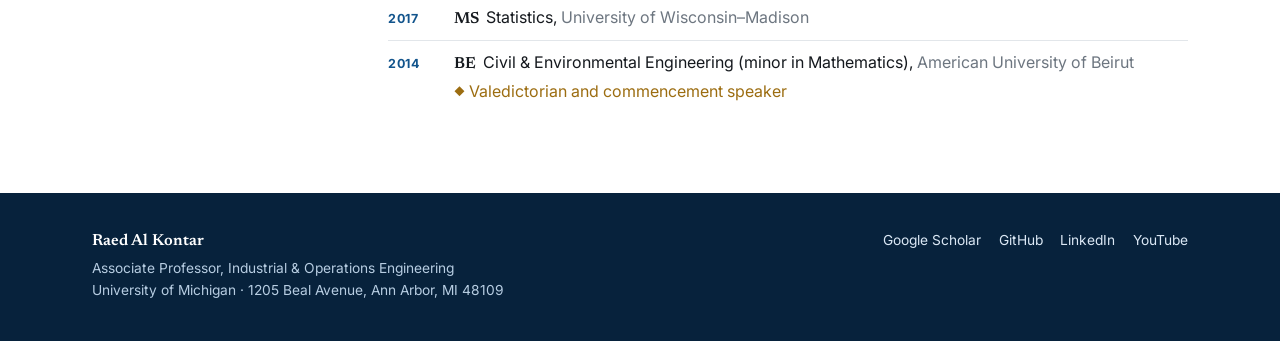
==== commit 935328de: "Link ASQ and SME awards, add ASQ citation, update affiliation" ====
--- a/index.html
+++ b/index.html
@@ -132,7 +132,7 @@
       <p class="sidebar__role">Associate Professor</p>
       <div class="sidebar__scholar">Richard C. Wilson Scholar</div>
       <ul class="sidebar__meta">
-        <li><svg class="ico ico--university" aria-hidden="true"><use href="#i-university"/></svg><span>IOE at UMich</span></li>
+        <li><svg class="ico ico--university" aria-hidden="true"><use href="#i-university"/></svg><span>University of Michigan</span></li>
         <li><svg class="ico ico--email" aria-hidden="true"><use href="#i-email"/></svg><span>alkontar[at]umich[dot]edu</span></li>
         <li><svg class="ico ico--scholar" aria-hidden="true"><use href="#i-scholar"/></svg><a href="https://scholar.google.com/citations?user=x0ZxAl4AAAAJ&amp;hl=en">Google Scholar</a></li>
         <li><svg class="ico ico--github" aria-hidden="true"><use href="#i-github"/></svg><a href="https://github.com/UMDataScienceLab">Lab GitHub</a></li>
@@ -189,14 +189,16 @@
         <li>
           <div class="news__date">2026</div>
           <div class="news__body">
-            <p class="news__what">I was awarded the ASQ Feigenbaum Medal</p>
+            <p class="news__what">I was awarded the ASQ Feigenbaum Medal
+               <a class="chip" href="https://asq.org/about-asq/asq-awards/2026-recipients">Link</a></p>
           </div>
         </li>
         <li>
           <div class="news__date">2026</div>
           <div class="news__body">
-            <p class="news__what">I was awarded the SME Outstanding Young Manufacturing Engineer
-               Award</p>
+            <p class="news__what">I was awarded the SME John Agapiou Outstanding Young
+               Manufacturing Engineer Award
+               <a class="chip" href="https://www.sme.org/aboutsme/newsroom/press-releases/2026/sme-announces-2026-john-agapiou-outstanding-young-manufacturing-engineer-awardees/">Link</a></p>
           </div>
         </li>
         <li>
@@ -402,20 +404,25 @@
         <li>
           <div class="awards__yr">2026</div>
           <div>
-            <div class="awards__what">ASQ Feigenbaum Medal</div>
+            <div class="awards__what">ASQ Feigenbaum Medal
+              <a class="chip" href="https://asq.org/about-asq/asq-awards/2026-recipients">Link</a></div>
+            <p class="awards__note">Citation: For advancing the science and practice of quality through
+              innovative analytics, impactful applications in manufacturing and healthcare, and
+              exemplary mentorship, embodying the quality ethic and inspiring the next generation
+              of quality leaders.</p>
           </div>
         </li>
         <li>
           <div class="awards__yr">2026</div>
           <div>
-            <div class="awards__what">SME Outstanding Young Manufacturing Engineer Award</div>
+            <div class="awards__what">SME John Agapiou Outstanding Young Manufacturing Engineer Award
+              <a class="chip" href="https://www.sme.org/aboutsme/newsroom/press-releases/2026/sme-announces-2026-john-agapiou-outstanding-young-manufacturing-engineer-awardees/">Link</a></div>
           </div>
         </li>
         <li>
           <div class="awards__yr">2026</div>
           <div>
             <div class="awards__what">INFORMS QSR Teaching Award</div>
-            <p class="awards__note">To be presented at the INFORMS Annual Meeting.</p>
           </div>
         </li>
         <li>
--- a/assets/css/style.css
+++ b/assets/css/style.css
@@ -358,6 +358,8 @@
   border: 1px solid color-mix(in srgb, var(--brand) 18%, transparent);
 }
 .chip:hover { background: var(--brand); color: #fff; }
+/* A source link beside an award or news line: the title stays black, the chip sits after it. */
+.awards__what .chip, .news__what .chip { margin-left: .35rem; vertical-align: .1em; white-space: nowrap; }
 
 .btn {
   display: inline-flex; align-items: center; gap: .4rem;
